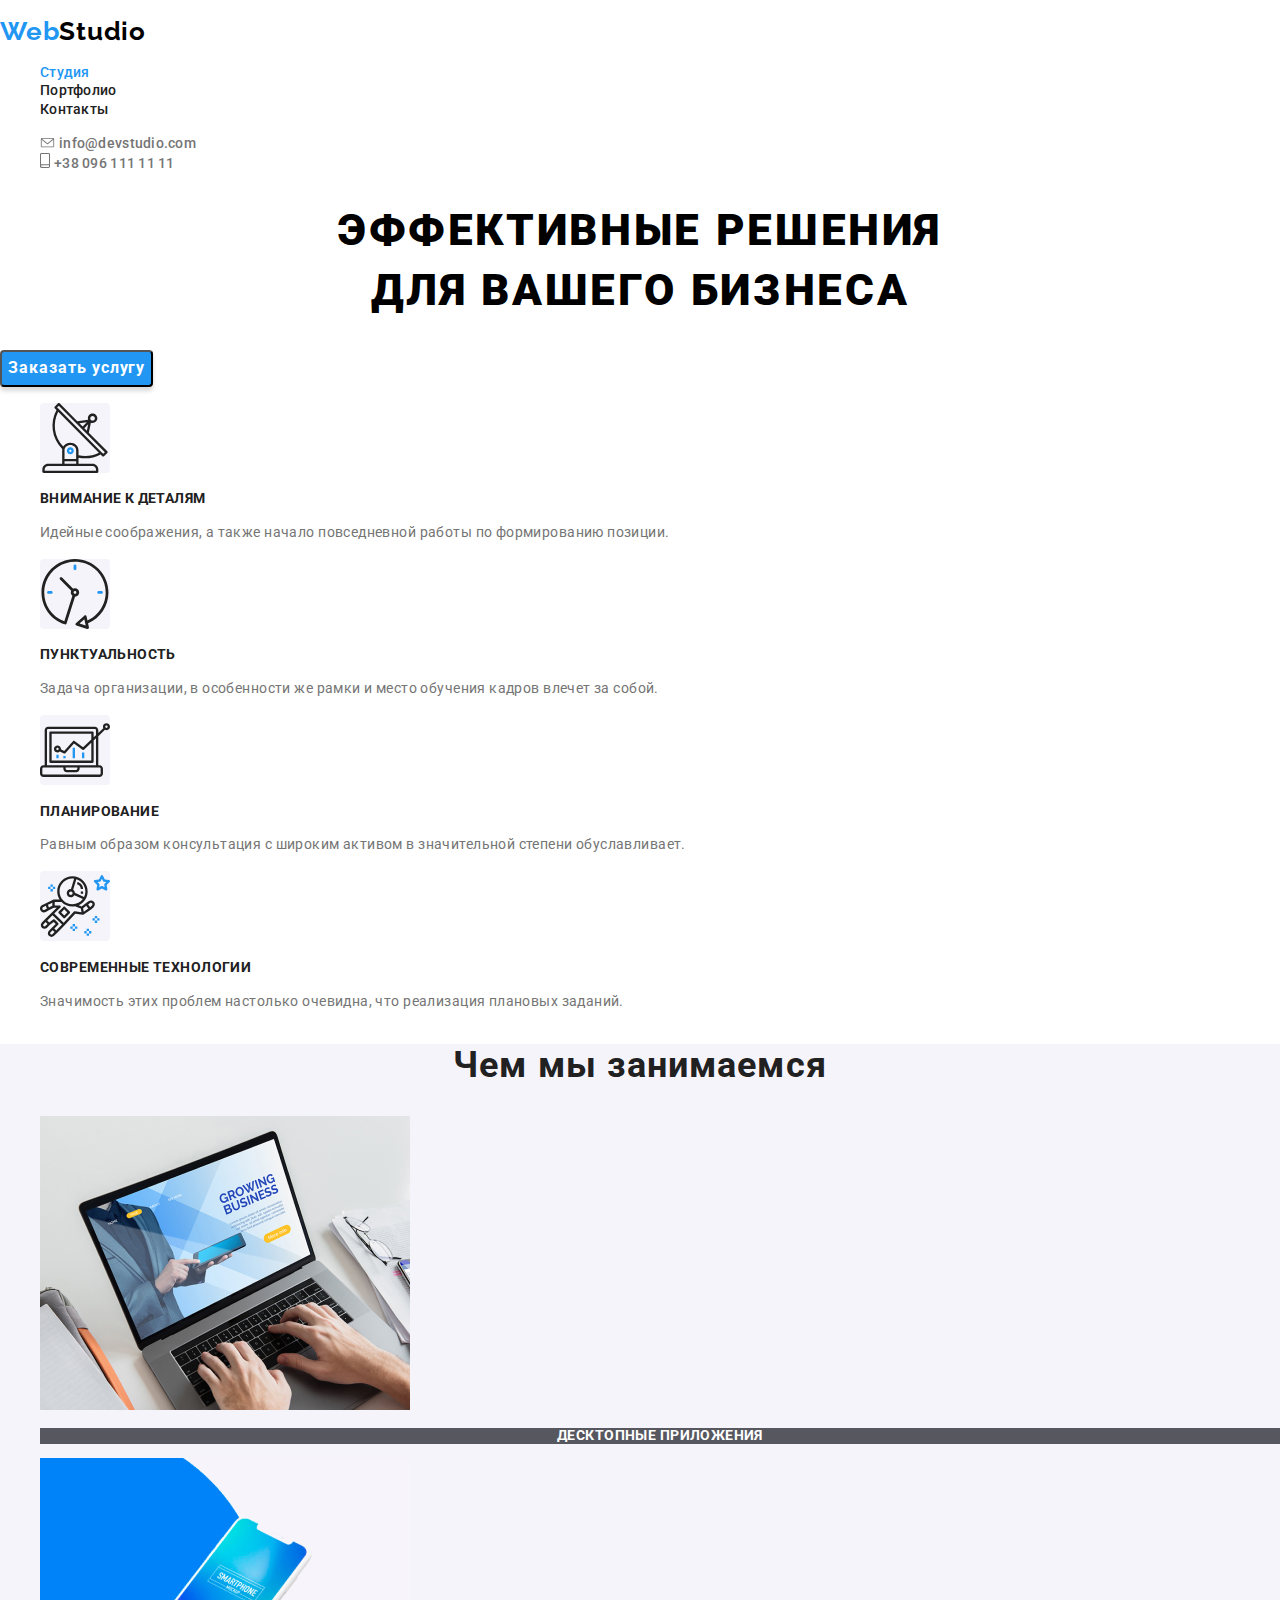
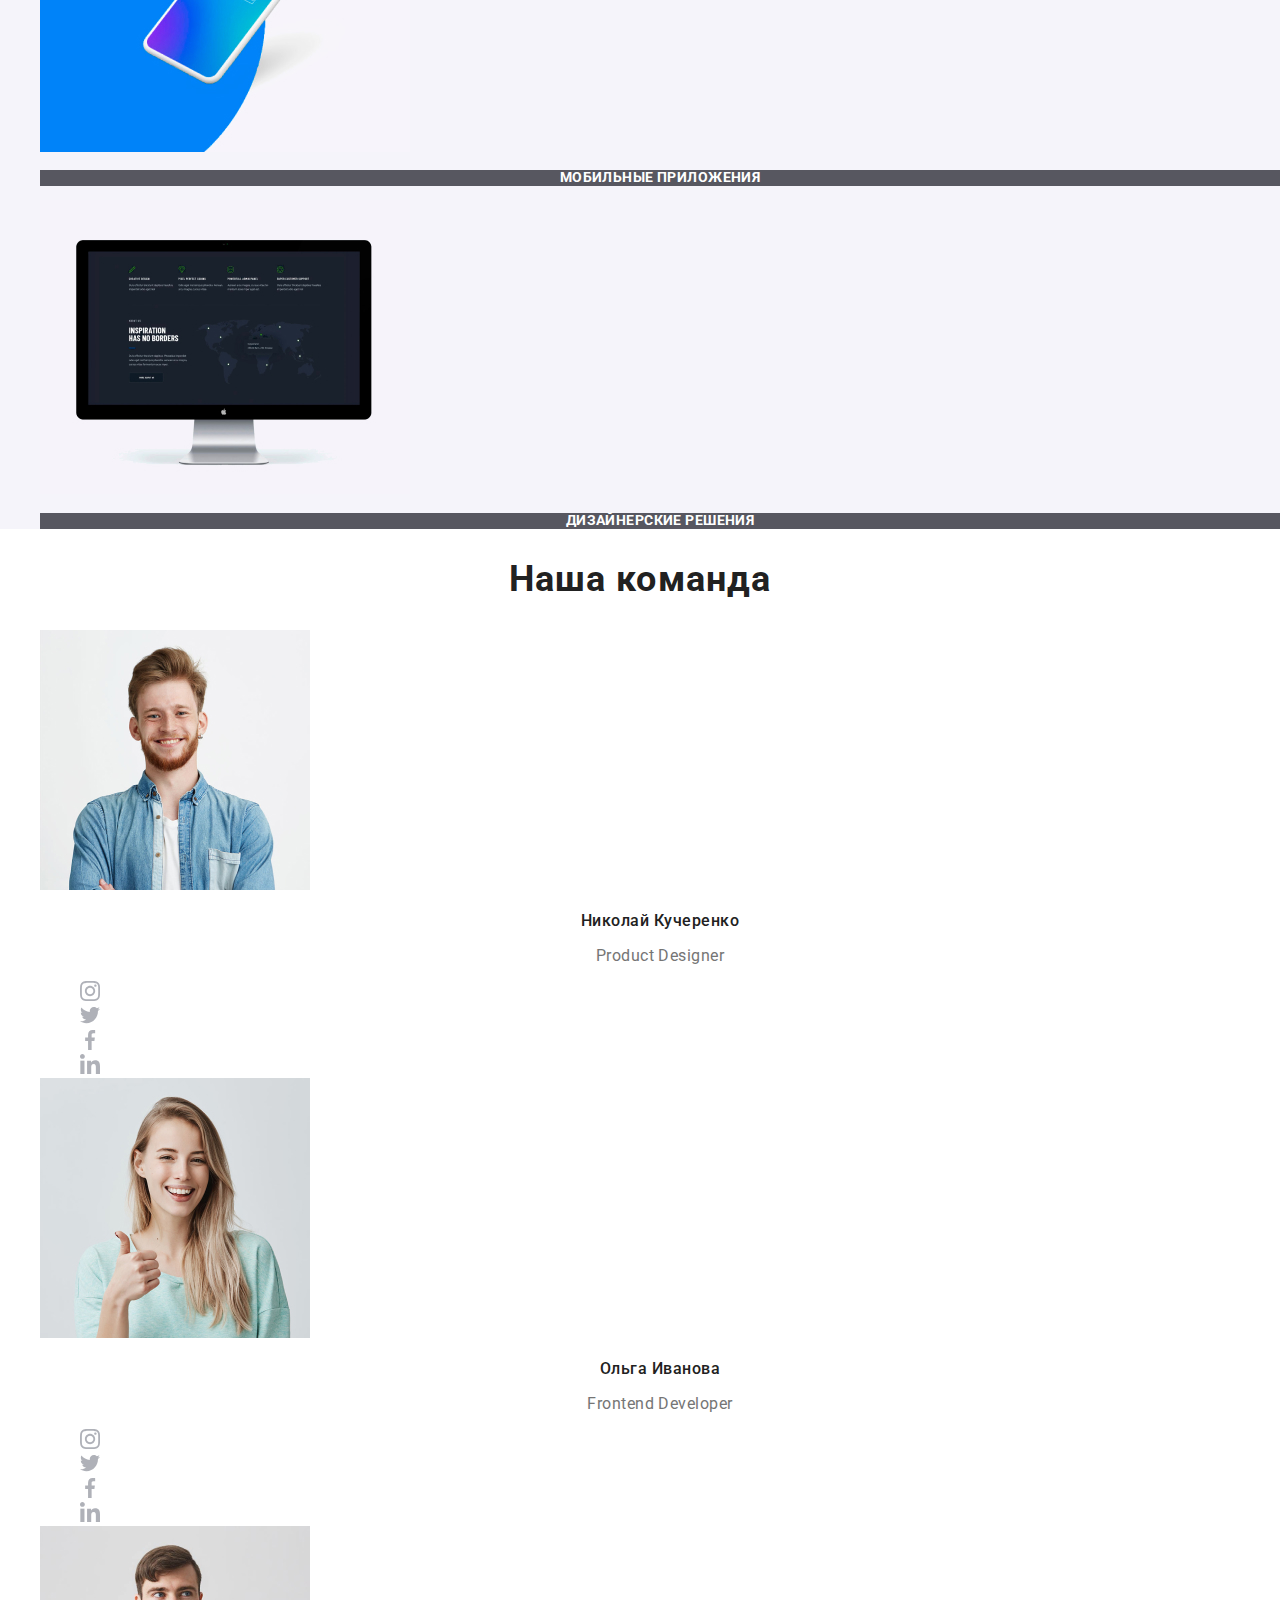
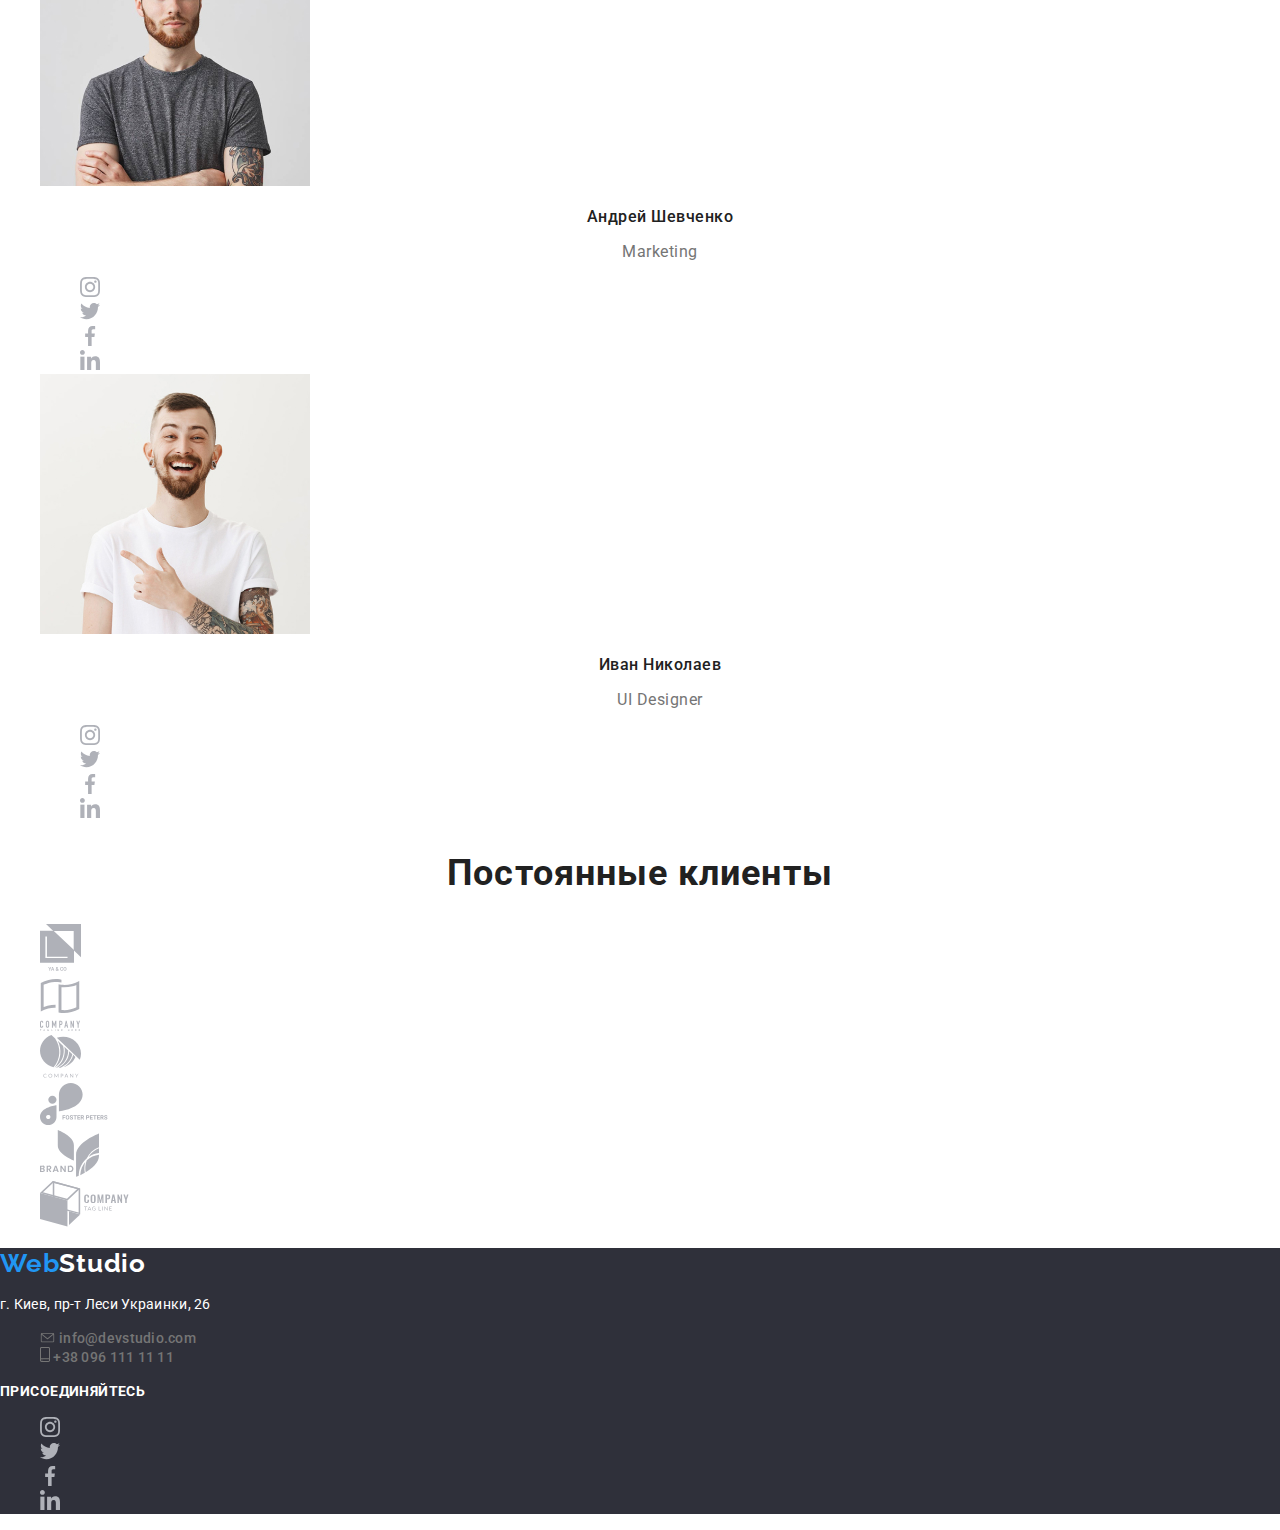
==== index.html @ 9957a387 "скопировал 2 работу" ====
<!DOCTYPE html>
<html lang="ru">
<head>
    <meta charset="UTF-8">
    <meta name="viewport" content="width=device-width, initial-scale=1.0">
    <link href="https://fonts.googleapis.com/css2?family=Raleway:wght@700&family=Roboto:wght@400;500;700;900&display=swap" rel="stylesheet">
    <link rel="stylesheet" href="./css/normalize.css">
    <link rel="stylesheet" href="./css/style.css">
    <title>Веб-студия</title>
</head>
<body class="body-container"> 

    <!--Шапка-->
    <header class="header-container">
        <nav>
            <a class="link" href="./index.html" aria-label="Логотип"> 
                <p lang="en"><span class="logo-header-web">Web</span><span class="logo-header-studio">Studio</span></p>
            </a>
            <ul>
                <li class="list">
                    <a class="link-nav link active-page" href="./index.html">Студия</a>
                </li>
                <li class="list">
                    <a class="link-nav link" href="./portfolio.html">Портфолио</a>
                </li>
                <li class="list">
                    <a class="link-nav link" href="">Контакты</a>
                </li>
            </ul>
        </nav>
        <ul>
            <li class="mail-container list">
                <img src="./images/mail.svg" alt="конверт" width="15" height="10">
                <a class="mail-tel-text link" href="mailto:info@devstudio.com">info@devstudio.com</a>
            </li >
            <li class="tel-container list">
                <img src="./images/tel.svg" alt="телефон" width="10" height="15">
                <a class="mail-tel-text link" href="tel:+380961111111">+38 096 111 11 11</a>
            </li>
        </ul>
    </header>

    <main>

        <!--Герой-->
        <section class="hero-container">
            <h1 class="hero-title">эффективные решения <br> для вашего бизнеса</h1>
            <button class="hero-button"><span class="text-button">Заказать услугу</span></button>
        </section>
        <!--О нас-->
        <section>
            <h2 hidden>О нас</h2>
            <ul class="link">
                <li class="link list">
                    <img class="o-nas-img" src="./images/antenna_1.svg" alt="антена">
                    <h3 class="o-nas-title">Внимание к деталям</h3>
                    <p class="o-nas-text">Идейные соображения, а также начало повседневной работы по формированию позиции.</p>
                </li>
                <li class="link list">
                    <img class="o-nas-img" src="./images/clock_1.svg" alt="часы">
                    <h3 class="o-nas-title">Пунктуальность</h3>
                    <p class="o-nas-text">Задача организации, в особенности же рамки и место обучения кадров влечет за собой.</p>
                </li>
                <li class="link list">
                    <img class="o-nas-img" src="./images/diagram_1.svg" alt="диграмма">
                    <h3 class="o-nas-title">Планирование</h3>
                    <p class="o-nas-text">Равным образом консультация с широким активом в значительной степени обуславливает.</p>
                </li>
                <li class="link list">
                    <img class="o-nas-img" src="./images/astronaut_1.svg" alt="астронавт">
                    <h3 class="o-nas-title">Современные технологии</h3>
                    <p class="o-nas-text">Значимость этих проблем настолько очевидна, что реализация плановых заданий.</p>
                </li>
            </ul>
        </section>

        <!--Чем мы занимаемся-->
        <section class="chem-mi-zanimaemsa">
            <h2 class="title">Чем мы занимаемся</h2>
            <ul class="link">
                <li class="link list"> 
                    <a href="" target="_blank"><img src="./images/desc.jpg" alt="десктопные прилодения" width="370" height="294"></a>
                    <p class="chem-mi-zanimaemsa-text">Десктопные приложения</p>
                </li>
                <li class="link list">
                   <a href="" target="_blank"><img src="./images/mobi.jpg" alt="мобильные приложения" width="370" height="294"></a>
                   <p class="chem-mi-zanimaemsa-text">Мобильные приложения</p> 
                </li>
                <li class="link list">
                    <a href="" target="_blank"><img src="./images/design.jpg" alt="дизайнерские решения" width="370" height="294"></a>
                    <p class="chem-mi-zanimaemsa-text">Дизайнерские решения</p>
                </li>
            </ul>
        </section>

        <!--Наша команда-->
        <section class="nasha-komanda"> 
            <h2 class="title">Наша команда</h2>
            <ul class="link">
                <li class="link list">
                    <img src="./images/nikolai.jpg" alt="Николай" width="270" height="260">
                    <h3 class="komanda-title">Николай Кучеренко</h3>
                    <p class="komanda-pozition" lang="en">Product Designer</p>
                    <ul class="social-link">
                        <li class="social-link-item list">
                            <a  href=""><img src="./images/instagram.svg" alt="инстаграм"></a>
                        </li>
                        <li class="social-link-item list">
                            <a href=""><img src="./images/twitter.svg" alt="твиттер"></a>
                        </li>
                        <li class="social-link-item list" > 
                            <a href=""><img src="./images/facebook.svg" alt="фейсбук"> </a>
                        </li>
                        <li class="social-link-item list">
                            <a href=""><img src="./images/linkedin.svg" alt="линкед"> </a>
                        </li>
                    </ul>
                </li>
                <li class="link list">
                    <img src="./images/olha.jpg" alt="Ольга" width="270" height="260">
                    <h3 class="komanda-title">Ольга Иванова</h3>
                    <p class="komanda-pozition" lang="en">Frontend Developer</p>
                    <ul class="social-link">
                        <li class="social-link-item list">
                            <a href=""><img src="./images/instagram.svg" alt="инстаграм"></a>
                        </li>
                        <li class="social-link-item list">
                            <a href=""><img src="./images/twitter.svg" alt="твиттер"></a>
                        </li>
                        <li class="social-link-item list" >
                            <a href=""><img src="./images/facebook.svg" alt="фейсбук"> </a>
                        </li>
                        <li class="social-link-item list">
                            <a href=""><img src="./images/linkedin.svg" alt="линкед"> </a>
                        </li>
                    </ul>
                </li>
                <li class="link list">
                    <img src="./images/andrey.jpg" alt="Андрей" width="270" height="260">
                    <h3 class="komanda-title">Андрей Шевченко</h3>
                    <p class="komanda-pozition" lang="en">Marketing</p>
                    <ul class="social-link">
                        <li class="social-link-item list">
                            <a href=""><img src="./images/instagram.svg" alt="инстаграм"></a>
                        </li>
                        <li class="social-link-item list">
                            <a href=""><img src="./images/twitter.svg" alt="твиттер"></a>
                        </li>
                        <li class="social-link-item list" >
                            <a href=""><img src="./images/facebook.svg" alt="фейсбук"> </a>
                        </li>
                        <li class="social-link-item list">
                            <a href=""><img src="./images/linkedin.svg" alt="линкед"> </a>
                        </li>
                    </ul>
                </li>
                <li class="link list">
                    <img src="./images/ivan.jpg" alt="Иван" width="270" height="260">
                    <h3 class="komanda-title">Иван Николаев</h3>
                    <p class="komanda-pozition" lang="en">UI Designer</p>
                    <ul class="social-link">
                        <li class="social-link-item list">
                            <a href=""><img src="./images/instagram.svg" alt="инстаграм"></a>
                        </li>
                        <li class="social-link-item list">
                            <a href=""><img src="./images/twitter.svg" alt="твиттер"></a>
                        </li>
                        <li class="social-link-item list" >
                            <a href=""><img src="./images/facebook.svg" alt="фейсбук"> </a>
                        </li>
                        <li class="social-link-item list">
                            <a href=""><img src="./images/linkedin.svg" alt="линкед"> </a>
                        </li>
                    </ul>
                </li>
            </ul>
        </section>

        <!--Постоянные клиенты-->
        <section>
            <h2 class="title">Постоянные клиенты</h2>
            <ul class="klient-list">
                <li class="link list">
                    <a href=""> <img src="./images/klientlogo-1.svg" alt="Клиент 1"></a>
                </li>
                <li class="link list">
                    <a href=""> <img src="./images/klientlogo-2.svg" alt="Клиент 2"></a>
                </li>
                <li class="link list">
                    <a href=""> <img src="./images/klientlogo-3.svg" alt="Клиент 3"></a>
                </li>
                <li class="link list">
                    <a href=""> <img src="./images/klientlogo-4.svg" alt="Клиент 4"></a>
                </li>
                <li class="link list">
                    <a href=""> <img src="./images/klientlogo-5.svg" alt="Клиент 5"></a>
                </li>
                <li class="link list">
                    <a href=""> <img src="./images/klientlogo-6.svg" alt="Клиент 6"></a>
                </li>
            </ul>
        </section>
    </main>

    <!--Подвал-->
    <footer class="podval">
        <div class="link">
            <a class="link" href="index.html" aria-label="Логотип"> <p lang="en"><span class="web-podval">Web</span><span class="studio-podval">Studio</span></p></a>
        <address> <a class="link" href="https://goo.gl/maps/5drUgd8ndHesN1Ve9" target="_blank"> <span class="adress-podval">г. Киев, пр-т Леси Украинки, 26</span></a></address>
        <ul>
            <li class="mail-container-podval list">
                <img src="./images/mail.svg" alt="конверт" width="15" height="10">
                <a class="mail-tel-text link" href="mailto:info@devstudio.com">info@devstudio.com</a>
            </li >
            <li class="tel-container-podval list">
                <img src="./images/tel.svg" alt="телефон" width="10" height="15">
                <a class="mail-tel-text link" href="tel:+380961111111">+38 096 111 11 11</a>
            </li>
        </ul>
        </div>
        
        <div>
            <b class="podval-join">присоединяйтесь</b>
        <ul class="link">
            <li class="link list">
                <a href=""><img src="./images/instagram.svg" alt="инстаграм"></a>
            </li>
            <li class="link list">
                <a href=""><img src="./images/twitter.svg" alt="твиттер"></a>
            </li>
            <li class="link list"> 
                <a href=""><img src="./images/facebook.svg" alt="фейсбук"> </a>
            </li>
            <li class="link list">
                <a href=""><img src="./images/linkedin.svg" alt="линкед"> </a>
            </li>
        </ul>
        </div>
        
    </footer>
</body>
</html>
---- css/style.css ----
body {
    font-family: 'Roboto', sans-serif;
    font-style: normal;
    background: #ffffff;
}

:root {
    --primary-text-color: #757575;
    --primary-title-color: #212121;
    --primary-white-color: #ffffff;
    --accent-color: #2196f3;
    --main-black-color: #000000;
    --footer-background-color: #2f303f;
    --secondary-white-color: #f5f4fa;
    --footer-links-color: rgba(255, 255, 255 , 0.6);
     }

.list {
    list-style: none;
 }
 
.link {
     text-decoration: none;
 }
     


/*header*/

.logo-header-web,
.logo-header-studio,
.web-podval,
.studio-podval {
    font-family: 'Raleway', sans-serif;
    font-weight: 700;
    font-size: 26px;
    line-height: 1.19;
    letter-spacing: 0.03em;
    color: var(--accent-color);
}

.logo-header-studio {
    color: var(--main-black-color);
}

.link-nav,
.mail-tel-text,
.tel-container-podval,
.adress-podval {
    font-weight: 500;
    font-size: 14px;
    line-height: 1.14;
    letter-spacing: 0.02em;
    color: var(--primary-title-color);

}

.link-nav:hover, 
.link-nav:focus,
.mail-tel-text:hover,
.mail-tel-text:focus,
.adress-podval:hover,
.adress-podval:focus {
    color: var(--accent-color);
}

.mail-tel-text {
    color: var(--primary-text-color);
}

/*hero*/

.hero-title {
    font-weight: 900;
    font-size: 44px;
    line-height: 1.36;
    text-align: center;
    letter-spacing: 0.06em;
    text-transform: uppercase;
    /*color: var(--primary-white-color);*/
}

.hero-button {
    background: #2196F3;
    box-shadow: 0px 4px 4px rgba(0, 0, 0, 0.15);
    border-radius: 4px; 
    }

.text-button {
    font-weight: 700;
    font-size: 16px;
    line-height: 1.88;
    display: flex;
    align-items: center;
    text-align: center;
    letter-spacing: 0.06em;
    color: var(--primary-white-color);
}

/*O nas*/

.o-nas-title {
font-weight: 700;
font-size: 14px;
line-height: 1.14;
letter-spacing: 0.03em;
text-transform: uppercase;
color: var(--primary-title-color);
}

.o-nas-text {
font-weight: 400;
font-size: 14px;
line-height: 1.71;
letter-spacing: 0.03em;
color: var(--primary-text-color)
}

.o-nas-img {
    background: #F5F4FA;
    border-radius: 4px;
}   

/*chem-mi-zanimaensa*/

.chem-mi-zanimaemsa {
    background-color: #F5F4FA;;
}

.title {
font-weight: 700;
font-size: 36px;
line-height: 1.17;
text-align: center;
letter-spacing: 0.03em;
color: var(--primary-title-color);
}

.chem-mi-zanimaemsa-text {
font-weight: 700;
font-size: 14px;
line-height: 1.14;
text-align: center;
letter-spacing: 0.03em;
text-transform: uppercase;
color: var(--primary-white-color);
background: rgba(47, 48, 58, 0.8);
}

/*nasha-komanda*/

.komanda-title,
.komanda-pozition {
    font-weight: 500;
    font-size: 16px;
    line-height: 1.19;
    text-align: center;
    letter-spacing: 0.03em;
    color: var(--primary-title-color);
}

.komanda-pozition {
    font-weight: 400;
    color: var(--primary-text-color);
}


/*podval*/

.podval {
    background: #2F303A;
}

.podval-join {
    font-weight: 700;
    font-size: 14px;
    line-height: 1.14;
    letter-spacing: 0.03em;
    text-transform: uppercase;
    color: var(--primary-white-color);
}

.tel-container-podval {
    font-weight: 400;
    color: rgba(255, 255, 255, 0.6);
}

.studio-podval {
    color: var(--primary-white-color);
}

.adress-podval {
    font-family: 'Roboto', sans-serif;
    font-weight: 400;
    color: var(--primary-white-color);
    font-style: normal;
}



/*portfolio*/

.portfolio-btn {
    font-weight: 500;
    font-size: 16px;
    line-height: 1.63;
    text-align: center;
    letter-spacing: 0.03em;
    color: var(--primary-title-color)
}

.portfolio-btn:hover,
.portfolio-btn:focus {
    background-color: var(--accent-color);
    color: var(--primary-white-color);
}

.portfolio-title {
    font-weight: 700;
    font-size: 18px;
    line-height: 2.00;
    letter-spacing: 0.06em;
    color: var(--primary-title-color)
}

.portfolio-text {
    font-weight: 400;
    font-size: 16px;
    line-height: 1.88;
    letter-spacing: 0.03em;
    color: var(--primary-text-color)
}

.active-page {
    color: var(--accent-color);
}

.portfolio-btn-text {
    font-family: 'Roboto', sans-serif;
    font-style: normal;
    font-weight: 500;
    font-size: 16px;
    line-height: 1.63;
    text-align: center;
    letter-spacing: 0.03em;
}
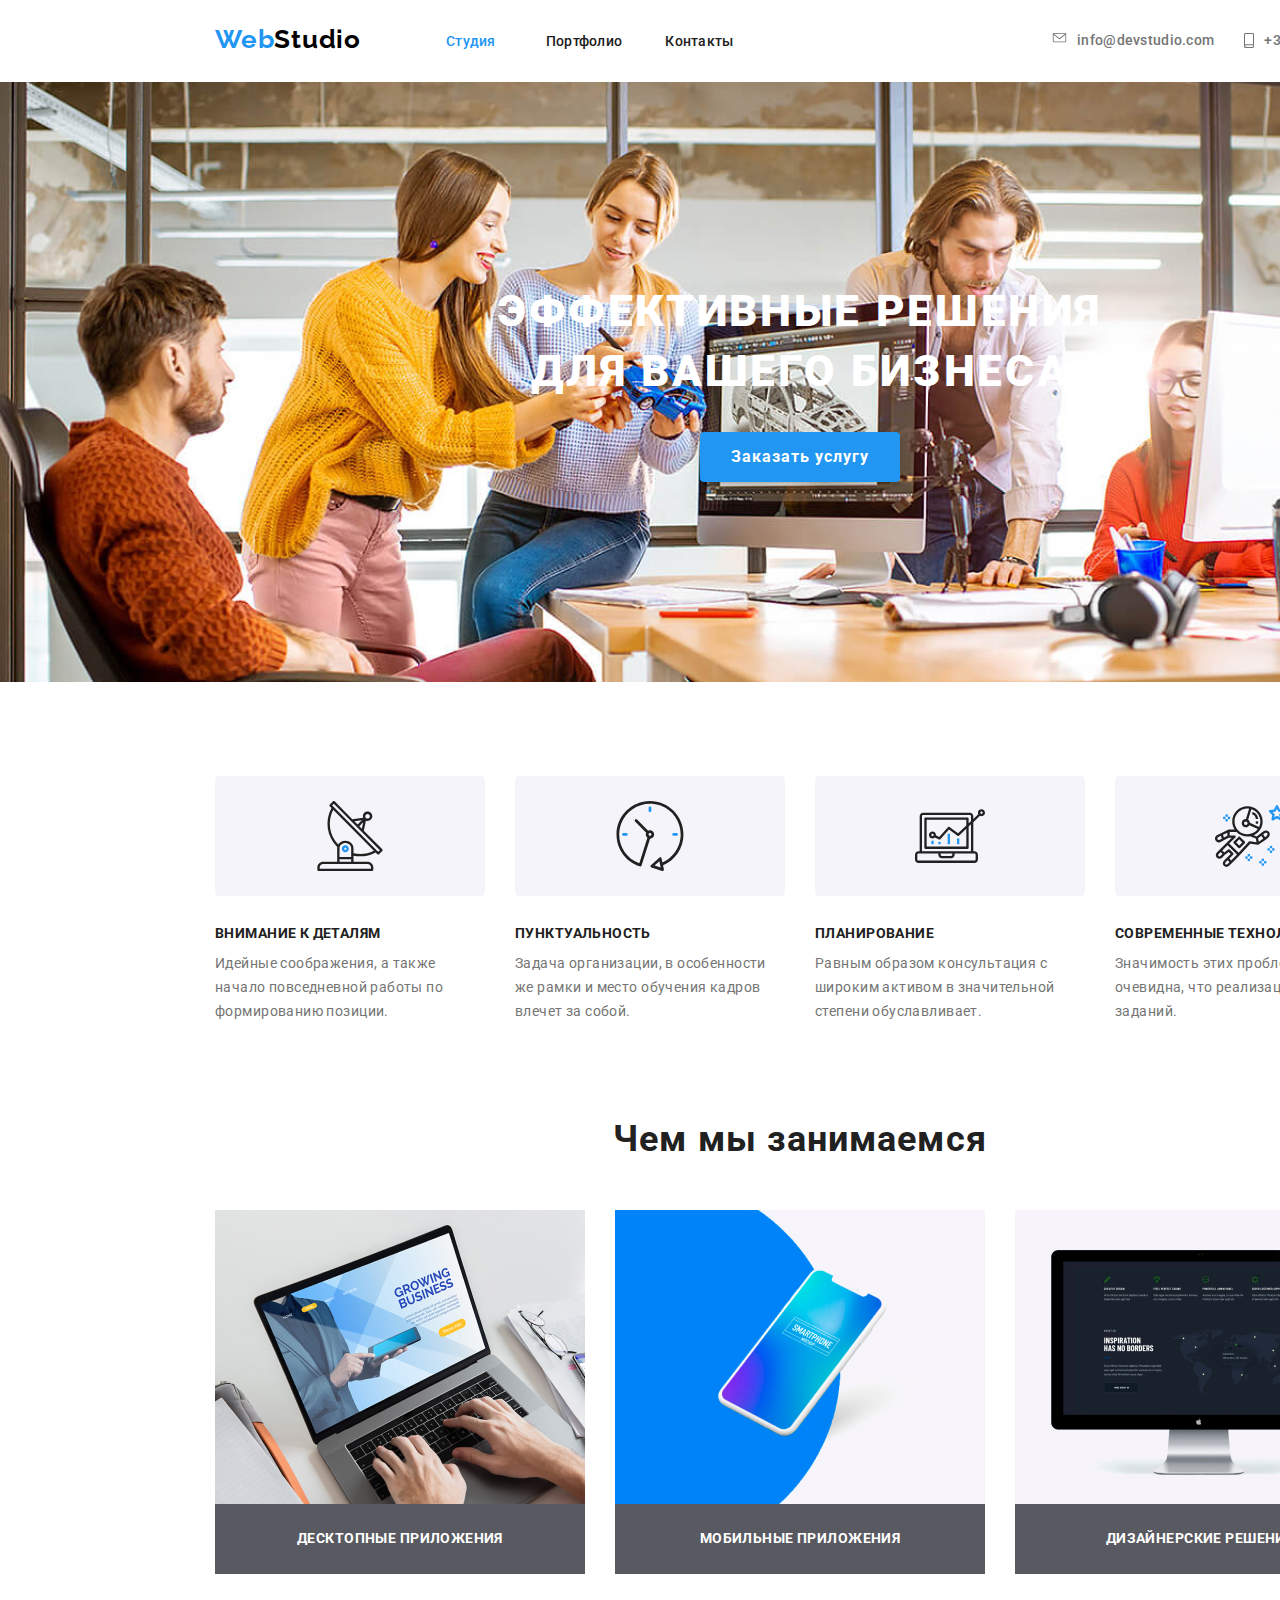
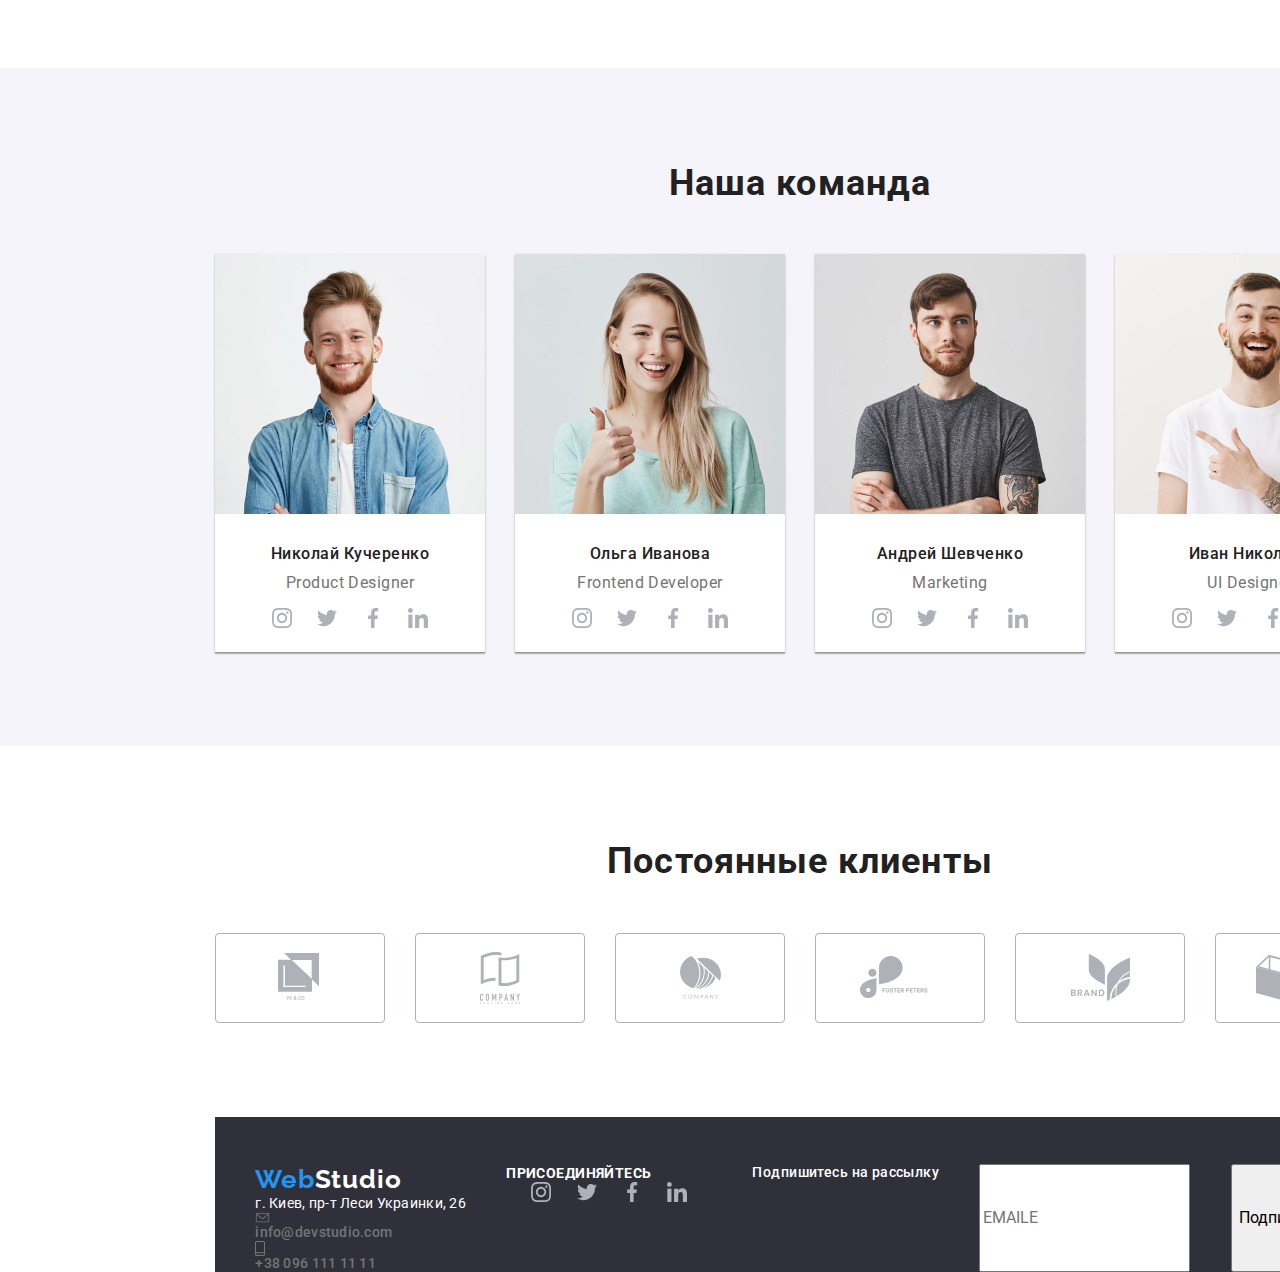
==== commit 28ef92e8: "частичное оформление" ====
--- a/index.html
+++ b/index.html
@@ -11,232 +11,261 @@
 <body class="body-container"> 
 
     <!--Шапка-->
-    <header class="header-container">
-        <nav>
-            <a class="link" href="./index.html" aria-label="Логотип"> 
-                <p lang="en"><span class="logo-header-web">Web</span><span class="logo-header-studio">Studio</span></p>
-            </a>
+   
+     <header class="header-container">
+        <div class="div-container">
+            <nav class="nav-container">
+                <a class="link" href="./index.html" aria-label="Логотип"> 
+                    <p class="logo-container" lang="en"><span class="logo-header-web">Web</span><span class="logo-header-studio">Studio</span></p>
+                </a>
+                <ul class="nav-list-container">
+                    <li class="list">
+                        <a class="link-nav link studio active-page" href="./index.html">Студия</a>
+                    </li>
+                    <li class="list">
+                        <a class="link-nav portfolio link" href="./portfolio.html">Портфолио</a>
+                    </li>
+                    <li class="list">
+                        <a class="link-nav link" href="#">Контакты</a>
+                    </li>
+                </ul>
+            </nav>
+            <ul class="contacts-container">
+                <li class="mail-container list">
+                    <img class="pages-adress" src="./images/mail.svg" alt="конверт" width="15" height="10">
+                    <a class="mail-tel-text link" href="mailto:info@devstudio.com">info@devstudio.com</a>
+                </li >
+                <li class="tel-container list">
+                    <img class="pages-adress" src="./images/tel.svg" alt="телефон" width="10" height="15">
+                    <a class="mail-tel-text link" href="tel:+380961111111">+38 096 111 11 11</a>
+                </li>
+            </ul>
+        </div>
+    </header>
+   
+    <main>
+
+        <!--Герой-->
+            <div class="photo-fon">
+                <section class="hero-container">
+                        <h1 class="hero-title">эффективные решения <br> для вашего бизнеса</h1>
+                        <button class="hero-button"><span class="text-button">Заказать услугу</span></button>
+                </section>
+            </div>
+        <!--О нас-->
+        <div class="div-container">
+            <section class="otstup-o-nas">
+                <h2 hidden>О нас</h2>
+                <ul class="link container">
+                    <li class="link list">
+                        <img class="o-nas-img" src="./images/antenna_1.svg" alt="антена">
+                        <h3 class="o-nas-title">Внимание к деталям</h3>
+                        <p class="o-nas-text">Идейные соображения, а также начало повседневной работы по формированию позиции.</p>
+                    </li>
+                    <li class="link list">
+                        <img class="o-nas-img" src="./images/clock_1.svg" alt="часы">
+                        <h3 class="o-nas-title">Пунктуальность</h3>
+                        <p class="o-nas-text">Задача организации, в особенности же рамки и место обучения кадров влечет за собой.</p>
+                    </li>
+                    <li class="link list">
+                        <img class="o-nas-img" src="./images/diagram_1.svg" alt="диграмма">
+                        <h3 class="o-nas-title">Планирование</h3>
+                        <p class="o-nas-text">Равным образом консультация с широким активом в значительной степени обуславливает.</p>
+                    </li>
+                    <li class="link list">
+                        <img class="o-nas-img" src="./images/astronaut_1.svg" alt="астронавт">
+                        <h3 class="o-nas-title">Современные технологии</h3>
+                        <p class="o-nas-text">Значимость этих проблем настолько очевидна, что реализация плановых заданий.</p>
+                    </li>
+                </ul>
+            </section>
+        </div>
+
+        <!--Чем мы занимаемся-->
+        <div class="div-container">
+            <section class="chem-mi-zanimaemsa otstup">
+                <h2 class="title">Чем мы занимаемся</h2>
+                <ul class="link container">
+                    <li class="link list"> 
+                        <a href="" target="_blank"></a><img src="./images/desc.jpg" alt="десктопные прилодения" width="370" height="294"></a>
+                        <p class="chem-mi-zanimaemsa-text">Десктопные приложения</p>
+                    </li>
+                    <li class="link list">
+                    <a href="" target="_blank"><img src="./images/mobi.jpg" alt="мобильные приложения" width="370" height="294"></a>
+                    <p class="chem-mi-zanimaemsa-text">Мобильные приложения</p> 
+                    </li>
+                    <li class="link list">
+                        <a href="" target="_blank"><img src="./images/design.jpg" alt="дизайнерские решения" width="370" height="294"></a>
+                        <p class="chem-mi-zanimaemsa-text">Дизайнерские решения</p>
+                    </li>
+                </ul>
+            </section>
+        </div>
+
+        <!--Наша команда-->
+        
+        <section class="nasha-komanda otstup"> 
+            <div class="div-container">
+                <h2 class="title">Наша команда</h2>
+                <ul class="link container">
+                    <li class="link list team">
+                        <img src="./images/nikolai.jpg" alt="Николай" width="270" height="260">
+                        <div class="comanda-block"><h3 class="komanda-title">Николай Кучеренко</h3>
+                            <p class="komanda-pozition" lang="en">Product Designer</p>
+                            <ul class="social-link container">
+                                <li class="social-link-item list">
+                                    <a  href=""><img src="./images/instagram.svg" alt="инстаграм"></a>
+                                </li>
+                                <li class="social-link-item list">
+                                    <a href=""><img src="./images/twitter.svg" alt="твиттер"></a>
+                                </li>
+                                <li class="social-link-item list" > 
+                                    <a href=""><img src="./images/facebook.svg" alt="фейсбук"> </a>
+                                </li>
+                                <li class="social-link-item list">
+                                    <a href=""><img src="./images/linkedin.svg" alt="линкед"> </a>
+                                </li>
+                            </ul>
+                        </div>
+                    </li>
+                    <li class="link list team">
+                        <img src="./images/olha.jpg" alt="Ольга" width="270" height="260">
+                        <div class="comanda-block"><h3 class="komanda-title">Ольга Иванова</h3>
+                            <p class="komanda-pozition" lang="en">Frontend Developer</p>
+                            <ul class="social-link container">
+                                <li class="social-link-item list">
+                                    <a href=""><img src="./images/instagram.svg" alt="инстаграм"></a>
+                                </li>
+                                <li class="social-link-item list">
+                                    <a href=""><img src="./images/twitter.svg" alt="твиттер"></a>
+                                </li>
+                                <li class="social-link-item list" >
+                                    <a href=""><img src="./images/facebook.svg" alt="фейсбук"> </a>
+                                </li>
+                                <li class="social-link-item list">
+                                    <a href=""><img src="./images/linkedin.svg" alt="линкед"> </a>
+                                </li>
+                            </ul>
+                        </div>
+                    </li>
+                    <li class="link list team">
+                        <img src="./images/andrey.jpg" alt="Андрей" width="270" height="260">
+                        <div class="comanda-block"><h3 class="komanda-title">Андрей Шевченко</h3>
+                            <p class="komanda-pozition" lang="en">Marketing</p>
+                            <ul class="social-link container">
+                                <li class="social-link-item list">
+                                    <a href=""><img src="./images/instagram.svg" alt="инстаграм"></a>
+                                </li>
+                                <li class="social-link-item list">
+                                    <a href=""><img src="./images/twitter.svg" alt="твиттер"></a>
+                                </li>
+                                <li class="social-link-item list" >
+                                    <a href=""><img src="./images/facebook.svg" alt="фейсбук"> </a>
+                                </li>
+                                <li class="social-link-item list">
+                                    <a href=""><img src="./images/linkedin.svg" alt="линкед"> </a>
+                                </li>
+                            </ul>
+                        </div>
+                    </li>
+                    <li class="link list team">
+                        <img src="./images/ivan.jpg" alt="Иван" width="270" height="260">
+                        <div class="comanda-block"><h3 class="komanda-title">Иван Николаев</h3>
+                            <p class="komanda-pozition" lang="en">UI Designer</p>
+                            <ul class="social-link container">
+                                <li class="social-link-item list">
+                                    <a href=""><img src="./images/instagram.svg" alt="инстаграм"></a>
+                                </li>
+                                <li class="social-link-item list">
+                                    <a href=""><img src="./images/twitter.svg" alt="твиттер"></a>
+                                </li>
+                                <li class="social-link-item list" >
+                                    <a href=""><img src="./images/facebook.svg" alt="фейсбук"> </a>
+                                </li>
+                                <li class="social-link-item list">
+                                    <a href=""><img src="./images/linkedin.svg" alt="линкед"> </a>
+                                </li>
+                            </ul>
+                        </div>
+                    </li>
+                </ul>
+            </div>
+        </section>
+        
+
+        <!--Постоянные клиенты-->
+        <div class="div-container">
+            <section class="otstup">
+                <h2 class="title">Постоянные клиенты</h2>
+                <ul class="klient-list container">
+                    <li class="link list icon-client">
+                        <a href=""> <img src="./images/klientlogo-1.svg" alt="Клиент 1"></a>
+                    </li>
+                    <li class="link list icon-client">
+                        <a href=""> <img src="./images/klientlogo-2.svg" alt="Клиент 2"></a>
+                    </li>
+                    <li class="link list icon-client">
+                        <a href=""> <img src="./images/klientlogo-3.svg" alt="Клиент 3"></a>
+                    </li>
+                    <li class="link list icon-client">
+                        <a href=""> <img src="./images/klientlogo-4.svg" alt="Клиент 4"></a>
+                    </li>
+                    <li class="link list icon-client">
+                        <a href=""> <img src="./images/klientlogo-5.svg" alt="Клиент 5"></a>
+                    </li>
+                    <li class="link list icon-client">
+                        <a href=""> <img src="./images/klientlogo-6.svg" alt="Клиент 6"></a>
+                    </li>
+                </ul>
+            </section>
+        </div>
+    </main>
+
+    <!--Подвал-->
+    <div class="div-container">
+        <footer class="podval container">
+            <div class="link">
+                <a class="link" href="index.html" aria-label="Логотип"> <p lang="en"><span class="web-podval">Web</span><span class="studio-podval">Studio</span></p></a>
+            <address> <a class="link" href="https://goo.gl/maps/5drUgd8ndHesN1Ve9" target="_blank"> <span class="adress-podval">г. Киев, пр-т Леси Украинки, 26</span></a></address>
             <ul>
-                <li class="list">
-                    <a class="link-nav link active-page" href="./index.html">Студия</a>
-                </li>
-                <li class="list">
-                    <a class="link-nav link" href="./portfolio.html">Портфолио</a>
-                </li>
-                <li class="list">
-                    <a class="link-nav link" href="">Контакты</a>
+                <li class="mail-container-podval list">
+                    <img src="./images/mail.svg" alt="конверт" width="15" height="10">
+                    <a class="mail-tel-text link" href="mailto:info@devstudio.com">info@devstudio.com</a>
+                </li >
+                <li class="tel-container-podval list">
+                    <img src="./images/tel.svg" alt="телефон" width="10" height="15">
+                    <a class="mail-tel-text link" href="tel:+380961111111">+38 096 111 11 11</a>
                 </li>
             </ul>
-        </nav>
-        <ul>
-            <li class="mail-container list">
-                <img src="./images/mail.svg" alt="конверт" width="15" height="10">
-                <a class="mail-tel-text link" href="mailto:info@devstudio.com">info@devstudio.com</a>
-            </li >
-            <li class="tel-container list">
-                <img src="./images/tel.svg" alt="телефон" width="10" height="15">
-                <a class="mail-tel-text link" href="tel:+380961111111">+38 096 111 11 11</a>
-            </li>
-        </ul>
-    </header>
-
-    <main>
-
-        <!--Герой-->
-        <section class="hero-container">
-            <h1 class="hero-title">эффективные решения <br> для вашего бизнеса</h1>
-            <button class="hero-button"><span class="text-button">Заказать услугу</span></button>
-        </section>
-        <!--О нас-->
-        <section>
-            <h2 hidden>О нас</h2>
-            <ul class="link">
+            </div>
+            
+            <div class="join">
+                <b class="podval-join">присоединяйтесь</b>
+            <ul class="link container">
                 <li class="link list">
-                    <img class="o-nas-img" src="./images/antenna_1.svg" alt="антена">
-                    <h3 class="o-nas-title">Внимание к деталям</h3>
-                    <p class="o-nas-text">Идейные соображения, а также начало повседневной работы по формированию позиции.</p>
+                    <a href=""><img src="./images/instagram.svg" alt="инстаграм"></a>
                 </li>
                 <li class="link list">
-                    <img class="o-nas-img" src="./images/clock_1.svg" alt="часы">
-                    <h3 class="o-nas-title">Пунктуальность</h3>
-                    <p class="o-nas-text">Задача организации, в особенности же рамки и место обучения кадров влечет за собой.</p>
+                    <a href=""><img src="./images/twitter.svg" alt="твиттер"></a>
+                </li>
+                <li class="link list"> 
+                    <a href=""><img src="./images/facebook.svg" alt="фейсбук"> </a>
                 </li>
                 <li class="link list">
-                    <img class="o-nas-img" src="./images/diagram_1.svg" alt="диграмма">
-                    <h3 class="o-nas-title">Планирование</h3>
-                    <p class="o-nas-text">Равным образом консультация с широким активом в значительной степени обуславливает.</p>
-                </li>
-                <li class="link list">
-                    <img class="o-nas-img" src="./images/astronaut_1.svg" alt="астронавт">
-                    <h3 class="o-nas-title">Современные технологии</h3>
-                    <p class="o-nas-text">Значимость этих проблем настолько очевидна, что реализация плановых заданий.</p>
+                    <a href=""><img src="./images/linkedin.svg" alt="линкед"> </a>
                 </li>
             </ul>
-        </section>
-
-        <!--Чем мы занимаемся-->
-        <section class="chem-mi-zanimaemsa">
-            <h2 class="title">Чем мы занимаемся</h2>
-            <ul class="link">
-                <li class="link list"> 
-                    <a href="" target="_blank"><img src="./images/desc.jpg" alt="десктопные прилодения" width="370" height="294"></a>
-                    <p class="chem-mi-zanimaemsa-text">Десктопные приложения</p>
-                </li>
-                <li class="link list">
-                   <a href="" target="_blank"><img src="./images/mobi.jpg" alt="мобильные приложения" width="370" height="294"></a>
-                   <p class="chem-mi-zanimaemsa-text">Мобильные приложения</p> 
-                </li>
-                <li class="link list">
-                    <a href="" target="_blank"><img src="./images/design.jpg" alt="дизайнерские решения" width="370" height="294"></a>
-                    <p class="chem-mi-zanimaemsa-text">Дизайнерские решения</p>
-                </li>
-            </ul>
-        </section>
-
-        <!--Наша команда-->
-        <section class="nasha-komanda"> 
-            <h2 class="title">Наша команда</h2>
-            <ul class="link">
-                <li class="link list">
-                    <img src="./images/nikolai.jpg" alt="Николай" width="270" height="260">
-                    <h3 class="komanda-title">Николай Кучеренко</h3>
-                    <p class="komanda-pozition" lang="en">Product Designer</p>
-                    <ul class="social-link">
-                        <li class="social-link-item list">
-                            <a  href=""><img src="./images/instagram.svg" alt="инстаграм"></a>
-                        </li>
-                        <li class="social-link-item list">
-                            <a href=""><img src="./images/twitter.svg" alt="твиттер"></a>
-                        </li>
-                        <li class="social-link-item list" > 
-                            <a href=""><img src="./images/facebook.svg" alt="фейсбук"> </a>
-                        </li>
-                        <li class="social-link-item list">
-                            <a href=""><img src="./images/linkedin.svg" alt="линкед"> </a>
-                        </li>
-                    </ul>
-                </li>
-                <li class="link list">
-                    <img src="./images/olha.jpg" alt="Ольга" width="270" height="260">
-                    <h3 class="komanda-title">Ольга Иванова</h3>
-                    <p class="komanda-pozition" lang="en">Frontend Developer</p>
-                    <ul class="social-link">
-                        <li class="social-link-item list">
-                            <a href=""><img src="./images/instagram.svg" alt="инстаграм"></a>
-                        </li>
-                        <li class="social-link-item list">
-                            <a href=""><img src="./images/twitter.svg" alt="твиттер"></a>
-                        </li>
-                        <li class="social-link-item list" >
-                            <a href=""><img src="./images/facebook.svg" alt="фейсбук"> </a>
-                        </li>
-                        <li class="social-link-item list">
-                            <a href=""><img src="./images/linkedin.svg" alt="линкед"> </a>
-                        </li>
-                    </ul>
-                </li>
-                <li class="link list">
-                    <img src="./images/andrey.jpg" alt="Андрей" width="270" height="260">
-                    <h3 class="komanda-title">Андрей Шевченко</h3>
-                    <p class="komanda-pozition" lang="en">Marketing</p>
-                    <ul class="social-link">
-                        <li class="social-link-item list">
-                            <a href=""><img src="./images/instagram.svg" alt="инстаграм"></a>
-                        </li>
-                        <li class="social-link-item list">
-                            <a href=""><img src="./images/twitter.svg" alt="твиттер"></a>
-                        </li>
-                        <li class="social-link-item list" >
-                            <a href=""><img src="./images/facebook.svg" alt="фейсбук"> </a>
-                        </li>
-                        <li class="social-link-item list">
-                            <a href=""><img src="./images/linkedin.svg" alt="линкед"> </a>
-                        </li>
-                    </ul>
-                </li>
-                <li class="link list">
-                    <img src="./images/ivan.jpg" alt="Иван" width="270" height="260">
-                    <h3 class="komanda-title">Иван Николаев</h3>
-                    <p class="komanda-pozition" lang="en">UI Designer</p>
-                    <ul class="social-link">
-                        <li class="social-link-item list">
-                            <a href=""><img src="./images/instagram.svg" alt="инстаграм"></a>
-                        </li>
-                        <li class="social-link-item list">
-                            <a href=""><img src="./images/twitter.svg" alt="твиттер"></a>
-                        </li>
-                        <li class="social-link-item list" >
-                            <a href=""><img src="./images/facebook.svg" alt="фейсбук"> </a>
-                        </li>
-                        <li class="social-link-item list">
-                            <a href=""><img src="./images/linkedin.svg" alt="линкед"> </a>
-                        </li>
-                    </ul>
-                </li>
-            </ul>
-        </section>
-
-        <!--Постоянные клиенты-->
-        <section>
-            <h2 class="title">Постоянные клиенты</h2>
-            <ul class="klient-list">
-                <li class="link list">
-                    <a href=""> <img src="./images/klientlogo-1.svg" alt="Клиент 1"></a>
-                </li>
-                <li class="link list">
-                    <a href=""> <img src="./images/klientlogo-2.svg" alt="Клиент 2"></a>
-                </li>
-                <li class="link list">
-                    <a href=""> <img src="./images/klientlogo-3.svg" alt="Клиент 3"></a>
-                </li>
-                <li class="link list">
-                    <a href=""> <img src="./images/klientlogo-4.svg" alt="Клиент 4"></a>
-                </li>
-                <li class="link list">
-                    <a href=""> <img src="./images/klientlogo-5.svg" alt="Клиент 5"></a>
-                </li>
-                <li class="link list">
-                    <a href=""> <img src="./images/klientlogo-6.svg" alt="Клиент 6"></a>
-                </li>
-            </ul>
-        </section>
-    </main>
-
-    <!--Подвал-->
-    <footer class="podval">
-        <div class="link">
-            <a class="link" href="index.html" aria-label="Логотип"> <p lang="en"><span class="web-podval">Web</span><span class="studio-podval">Studio</span></p></a>
-        <address> <a class="link" href="https://goo.gl/maps/5drUgd8ndHesN1Ve9" target="_blank"> <span class="adress-podval">г. Киев, пр-т Леси Украинки, 26</span></a></address>
-        <ul>
-            <li class="mail-container-podval list">
-                <img src="./images/mail.svg" alt="конверт" width="15" height="10">
-                <a class="mail-tel-text link" href="mailto:info@devstudio.com">info@devstudio.com</a>
-            </li >
-            <li class="tel-container-podval list">
-                <img src="./images/tel.svg" alt="телефон" width="10" height="15">
-                <a class="mail-tel-text link" href="tel:+380961111111">+38 096 111 11 11</a>
-            </li>
-        </ul>
-        </div>
-        
-        <div>
-            <b class="podval-join">присоединяйтесь</b>
-        <ul class="link">
-            <li class="link list">
-                <a href=""><img src="./images/instagram.svg" alt="инстаграм"></a>
-            </li>
-            <li class="link list">
-                <a href=""><img src="./images/twitter.svg" alt="твиттер"></a>
-            </li>
-            <li class="link list"> 
-                <a href=""><img src="./images/facebook.svg" alt="фейсбук"> </a>
-            </li>
-            <li class="link list">
-                <a href=""><img src="./images/linkedin.svg" alt="линкед"> </a>
-            </li>
-        </ul>
-        </div>
-        
-    </footer>
+            </div>
+            
+            <b class="action">Подпишитесь на рассылку</b>
+        <input
+            type="text"
+            name="email"
+            placeholder="EMAILE"
+        />
+        <button class="button" type="submit">Подписаться</button>
+        </footer>
+    </div>
+
 </body>
 </html>--- a/css/style.css
+++ b/css/style.css
@@ -1,3 +1,12 @@
+html {
+    box-sizing: border-box;
+}
+
+*, 
+*::before, 
+*::after {
+    box-sizing: inherit;
+}
 
 body {
     font-family: 'Roboto', sans-serif;
@@ -78,24 +87,33 @@
     text-align: center;
     letter-spacing: 0.06em;
     text-transform: uppercase;
-    /*color: var(--primary-white-color);*/
+    color: var(--primary-white-color);
 }
 
 .hero-button {
+    margin: 0 auto;
+    display: flex;
+    align-items: center;
+    width: 200px;
+    height: 50px;
     background: #2196F3;
     box-shadow: 0px 4px 4px rgba(0, 0, 0, 0.15);
     border-radius: 4px; 
+    cursor: pointer;
+    border: none;
     }
 
 .text-button {
     font-weight: 700;
     font-size: 16px;
-    line-height: 1.88;
+    line-height: 1.88;    
     display: flex;
     align-items: center;
     text-align: center;
     letter-spacing: 0.06em;
     color: var(--primary-white-color);
+    margin-left: auto;
+    margin-right: auto;
 }
 
 /*O nas*/
@@ -124,7 +142,7 @@
 
 /*chem-mi-zanimaensa*/
 
-.chem-mi-zanimaemsa {
+.nasha-komanda {
     background-color: #F5F4FA;;
 }
 
@@ -135,6 +153,7 @@
 text-align: center;
 letter-spacing: 0.03em;
 color: var(--primary-title-color);
+padding-bottom: 50px;
 }
 
 .chem-mi-zanimaemsa-text {
@@ -146,6 +165,8 @@
 text-transform: uppercase;
 color: var(--primary-white-color);
 background: rgba(47, 48, 58, 0.8);
+padding-top: 27px;
+padding-bottom: 27px;
 }
 
 /*nasha-komanda*/
@@ -165,11 +186,22 @@
     color: var(--primary-text-color);
 }
 
+.action {
+
+    font-style: normal;
+    font-weight: 500;
+    font-size: 14px;
+    line-height: 1.15;
+    letter-spacing: 0.03em;
+    color: var(--primary-white-color);
+}
+
 
 /*podval*/
 
 .podval {
     background: #2F303A;
+    padding-top: 47px;
 }
 
 .podval-join {
@@ -244,4 +276,182 @@
     line-height: 1.63;
     text-align: center;
     letter-spacing: 0.03em;
+}
+
+/*style margin, padding... */
+
+h1, h2, h3, h4, h5, h5 {
+    margin: 0px;
+}
+
+ul {
+    margin: 0px;
+    padding: 0px;
+}
+
+p {
+    margin: 0px;
+}
+
+img {
+    display: block;
+}
+
+.header-container .div-container {
+    display: flex;
+
+}
+
+.nav-container {
+    display: flex;
+    text-align: center;
+    justify-content: center;
+}
+
+.logo-container {
+    margin: 0;
+    margin-right: 85px; 
+    margin-top: 24px;
+}
+
+.mail-container,
+.tel-container {
+    display: flex;
+}
+
+.pages-adress {
+    margin-right: 10px;
+}
+
+.nav-list-container {
+    margin: 0;
+    display: flex;
+    margin-top: 32px;  
+    margin-bottom: 32px;
+}
+
+.contacts-container {
+    display: flex;
+    align-items: center;
+    margin-left: auto;
+}
+
+
+
+.studio {
+    padding-right: 50px;
+}
+
+.portfolio {
+    padding-right: 43px;
+}
+
+
+.container {
+    display: flex;
+    justify-content: space-evenly;
+}
+
+.otstup {
+    padding-top: 94px;
+    padding-bottom: 94px;
+}
+
+.join {
+    width: 206px;
+}
+
+.comanda-block {
+    background-color: #ffffff;
+    border-radius: 0px 0px 4px 4px;
+}
+
+.social-link {
+    padding: 16px 32px 24px;
+}
+
+.komanda-title {
+    padding-top: 30px;
+    padding-bottom: 10px;
+}
+
+.team {
+    box-shadow: 0px 2px 1px rgba(0, 0, 0, 0.2), 
+    0px 1px 1px rgba(0, 0, 0, 0.14), 
+    0px 1px 3px rgba(0, 0, 0, 0.12);
+}
+
+.hero-title {
+    padding-top: 200px;
+    padding-bottom: 30px;
+}
+
+.hero-button {
+    margin-bottom: 200px;
+}
+
+.element {
+    text-align: center;
+}
+
+.o-nas-img {
+    padding: 25px 100px;
+}
+
+.o-nas-title {
+    width: 270px;
+    padding-top: 30px;
+    padding-bottom: 10px;
+}
+
+.o-nas-text {
+    width: 270px;
+}
+
+.photo-fon {
+    background: url(/images/shapka.jpg);
+    width: 1600px;
+    height: 600px;
+}
+
+
+.div-container {
+    width: 1200px;
+    padding-right: 15px;
+    padding-left: 15px;
+    margin-right: 200px;
+    margin-left: 200px;
+}
+
+.otstup-o-nas {
+    padding-top: 94px;
+}
+
+.mail-container {
+    padding-right: 30px;
+}
+
+.icon-client {
+    border: 1px solid #AFB1B8;
+    border-radius: 4px;
+    display: flex;
+    align-items: center;
+    justify-content: center;
+    width: 170px;
+    height: 90px;
+}
+
+.chem-mi-zanimaemsa .link:not(:last-child) {
+    margin-right: 30px;
+}
+.nasha-komanda .link:not(:last-child) {
+    margin-right: 30px;
+}
+
+.klient-list .link:not(:last-child) {
+    margin-right: 30px;
+}
+
+.otstup-o-nas .link:not(:last-child) {
+    margin-right: 30px;
 }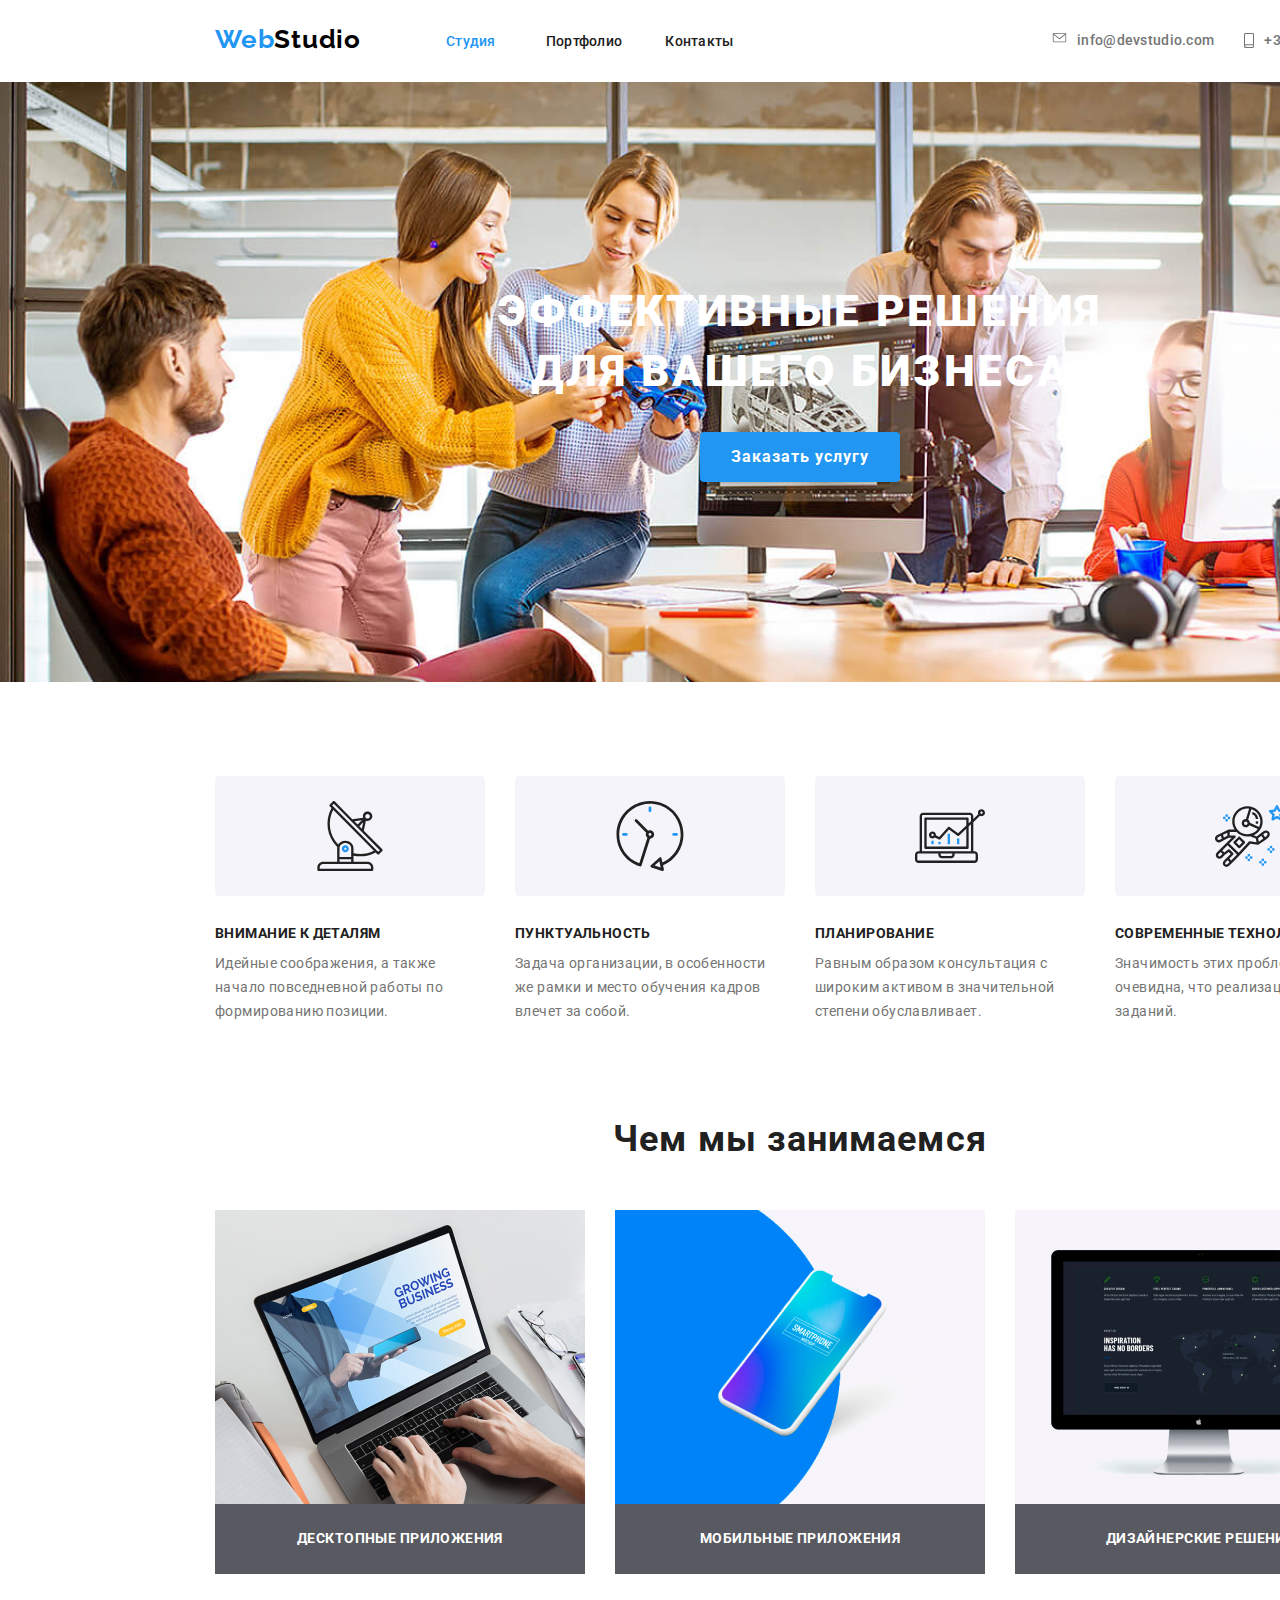
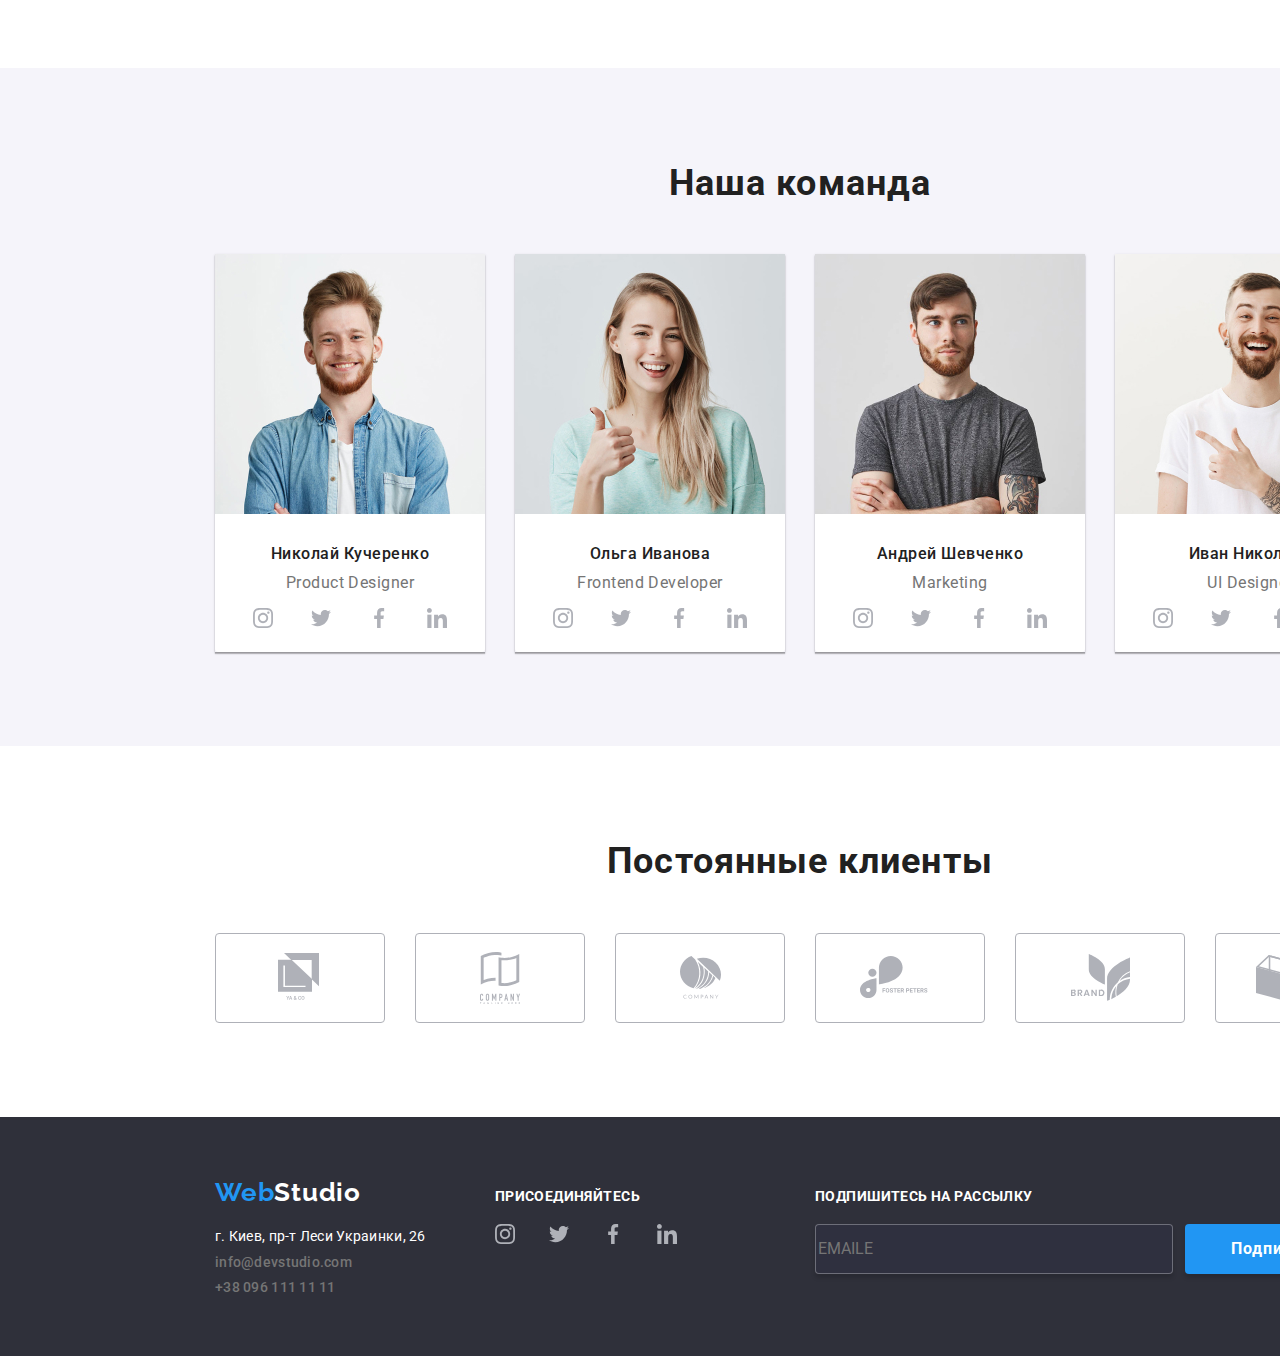
==== commit 69abb703: "дополнения" ====
--- a/index.html
+++ b/index.html
@@ -222,18 +222,17 @@
     </main>
 
     <!--Подвал-->
-    <div class="div-container">
-        <footer class="podval container">
-            <div class="link">
-                <a class="link" href="index.html" aria-label="Логотип"> <p lang="en"><span class="web-podval">Web</span><span class="studio-podval">Studio</span></p></a>
-            <address> <a class="link" href="https://goo.gl/maps/5drUgd8ndHesN1Ve9" target="_blank"> <span class="adress-podval">г. Киев, пр-т Леси Украинки, 26</span></a></address>
-            <ul>
+    
+    <footer class="podval">
+        <div class="div-container">
+            <div class="link container-podval">
+                <a class="link logo-podval" href="index.html" aria-label="Логотип"> <p lang="en"><span class="web-podval">Web</span><span class="studio-podval">Studio</span></p></a>
+            <address class="podval-adress"> <a class="link" href="https://goo.gl/maps/5drUgd8ndHesN1Ve9" target="_blank"> <span class="adress-podval">г. Киев, пр-т Леси Украинки, 26</span></a></address>
+            <ul class="podval-mail-tel">
                 <li class="mail-container-podval list">
-                    <img src="./images/mail.svg" alt="конверт" width="15" height="10">
                     <a class="mail-tel-text link" href="mailto:info@devstudio.com">info@devstudio.com</a>
                 </li >
                 <li class="tel-container-podval list">
-                    <img src="./images/tel.svg" alt="телефон" width="10" height="15">
                     <a class="mail-tel-text link" href="tel:+380961111111">+38 096 111 11 11</a>
                 </li>
             </ul>
@@ -241,31 +240,36 @@
             
             <div class="join">
                 <b class="podval-join">присоединяйтесь</b>
-            <ul class="link container">
-                <li class="link list">
-                    <a href=""><img src="./images/instagram.svg" alt="инстаграм"></a>
-                </li>
-                <li class="link list">
-                    <a href=""><img src="./images/twitter.svg" alt="твиттер"></a>
-                </li>
-                <li class="link list"> 
-                    <a href=""><img src="./images/facebook.svg" alt="фейсбук"> </a>
-                </li>
-                <li class="link list">
-                    <a href=""><img src="./images/linkedin.svg" alt="линкед"> </a>
-                </li>
-            </ul>
+                <ul class="link otstup-icon">
+                    <li class="link list podval-icon">
+                        <a href=""><img src="./images/instagram.svg" alt="инстаграм"></a>
+                    </li>
+                    <li class="link list podval-icon">
+                        <a href=""><img src="./images/twitter.svg" alt="твиттер"></a>
+                    </li>
+                    <li class="link list podval-icon"> 
+                        <a href=""><img src="./images/facebook.svg" alt="фейсбук"> </a>
+                    </li>
+                    <li class="link list podval-icon">
+                        <a href=""><img src="./images/linkedin.svg" alt="линкед"> </a>
+                    </li>
+                </ul>
             </div>
             
-            <b class="action">Подпишитесь на рассылку</b>
-        <input
-            type="text"
-            name="email"
-            placeholder="EMAILE"
-        />
-        <button class="button" type="submit">Подписаться</button>
-        </footer>
-    </div>
+            <div class="podpiska-container">
+                <b class="action">Подпишитесь на рассылку</b>
+                    <div class="podpiska">
+                        <input class="pole"
+                            type="text"
+                            name="email"
+                            placeholder="EMAILE"
+                        />
+                        <button class="button" type="submit">Подписаться</button>
+                    </div>
+            </div>
+        </div>
+    </footer>
+    
 
 </body>
 </html>--- a/css/style.css
+++ b/css/style.css
@@ -119,20 +119,20 @@
 /*O nas*/
 
 .o-nas-title {
-font-weight: 700;
-font-size: 14px;
-line-height: 1.14;
-letter-spacing: 0.03em;
-text-transform: uppercase;
-color: var(--primary-title-color);
+    font-weight: 700;
+    font-size: 14px;
+    line-height: 1.14;
+    letter-spacing: 0.03em;
+    text-transform: uppercase;
+    color: var(--primary-title-color);
 }
 
 .o-nas-text {
-font-weight: 400;
-font-size: 14px;
-line-height: 1.71;
-letter-spacing: 0.03em;
-color: var(--primary-text-color)
+    font-weight: 400;
+    font-size: 14px;
+    line-height: 1.71;
+    letter-spacing: 0.03em;
+    color: var(--primary-text-color)
 }
 
 .o-nas-img {
@@ -147,26 +147,26 @@
 }
 
 .title {
-font-weight: 700;
-font-size: 36px;
-line-height: 1.17;
-text-align: center;
-letter-spacing: 0.03em;
-color: var(--primary-title-color);
-padding-bottom: 50px;
+    font-weight: 700;
+    font-size: 36px;
+    line-height: 1.17;
+    text-align: center;
+    letter-spacing: 0.03em;
+    color: var(--primary-title-color);
+    padding-bottom: 50px;
 }
 
 .chem-mi-zanimaemsa-text {
-font-weight: 700;
-font-size: 14px;
-line-height: 1.14;
-text-align: center;
-letter-spacing: 0.03em;
-text-transform: uppercase;
-color: var(--primary-white-color);
-background: rgba(47, 48, 58, 0.8);
-padding-top: 27px;
-padding-bottom: 27px;
+    font-weight: 700;
+    font-size: 14px;
+    line-height: 1.14;
+    text-align: center;
+    letter-spacing: 0.03em;
+    text-transform: uppercase;
+    color: var(--primary-white-color);
+    background: rgba(47, 48, 58, 0.8);
+    padding-top: 27px;
+    padding-bottom: 27px;
 }
 
 /*nasha-komanda*/
@@ -201,7 +201,6 @@
 
 .podval {
     background: #2F303A;
-    padding-top: 47px;
 }
 
 .podval-join {
@@ -239,7 +238,11 @@
     line-height: 1.63;
     text-align: center;
     letter-spacing: 0.03em;
-    color: var(--primary-title-color)
+    color: var(--primary-title-color);
+    border: 1px solid #FFFFFF;
+    box-sizing: border-box;
+    box-shadow: 0px 4px 4px rgba(0, 0, 0, 0.25);
+    border-radius: 4px;
 }
 
 .portfolio-btn:hover,
@@ -454,4 +457,118 @@
 
 .otstup-o-nas .link:not(:last-child) {
     margin-right: 30px;
-}+}
+
+
+/*flex portfolio*/
+
+.menu {
+    padding-top: 93px;
+    padding-bottom: 94px;
+}
+
+.items {
+    display: flex;
+    justify-content: center;
+}
+
+.gruperovka {
+    display: flex;
+    flex-wrap: wrap;
+}
+
+/*podval flex*/
+
+.podval .div-container {
+    display: flex;
+    padding-top: 60px;
+    padding-bottom: 60px;
+    align-items: baseline;
+}
+
+.container-podval {
+    display: flex;
+    flex-direction: column;
+    margin-right: 69px;
+}
+
+.logo-podval {
+    display: flex;
+    margin-bottom: 20px;
+}
+
+.podval-adress {
+    margin-bottom: 9px;
+}
+
+.podval-mail-tel {
+    display: flex;
+    flex-direction: column;
+}
+
+.mail-container-podval,
+.tel-container-podval:not(:last-child) {
+    display: flex;
+    margin-bottom: 9px;
+}
+
+.podval-join {
+    display: flex;
+    margin-bottom: 20px;
+}
+
+.otstup-icon {
+    display: flex;
+}
+
+.social-link-item:not(:last-child) {
+    margin-right: 32px;
+}
+
+.podval-icon:not(:last-child) {
+    margin-right: 34px;
+}
+
+.podpiska-container {
+    margin-left: auto;
+}
+
+.podpiska {
+    display: flex;
+}
+
+.action {
+    display: flex;
+    font-weight: 700;
+    font-size: 14px;
+    line-height: 1.14;
+    letter-spacing: 0.03em;
+    text-transform: uppercase;
+    color: var(--primary-white-color);
+    margin-bottom: 20px;
+}
+
+
+.button {
+    width: 200px;
+    height: 50px;
+    font-weight: 700;
+    font-size: 16px;
+    line-height: 1.88;
+    letter-spacing: 0.06em;
+    color: var(--primary-white-color);
+    background: #2196F3;
+    box-shadow: 0px 4px 4px rgba(0, 0, 0, 0.15);
+    border-radius: 4px; 
+    cursor: pointer;
+    border: none;
+    margin-left: 12px;
+}
+
+.pole {
+    width: 358px;
+    background-color: var(--footer-background-color);
+    border: 1px solid rgba(255, 255, 255, 0.3);
+    box-shadow: 0px 4px 4px rgba(0, 0, 0, 0.15);
+    border-radius: 4px;
+    }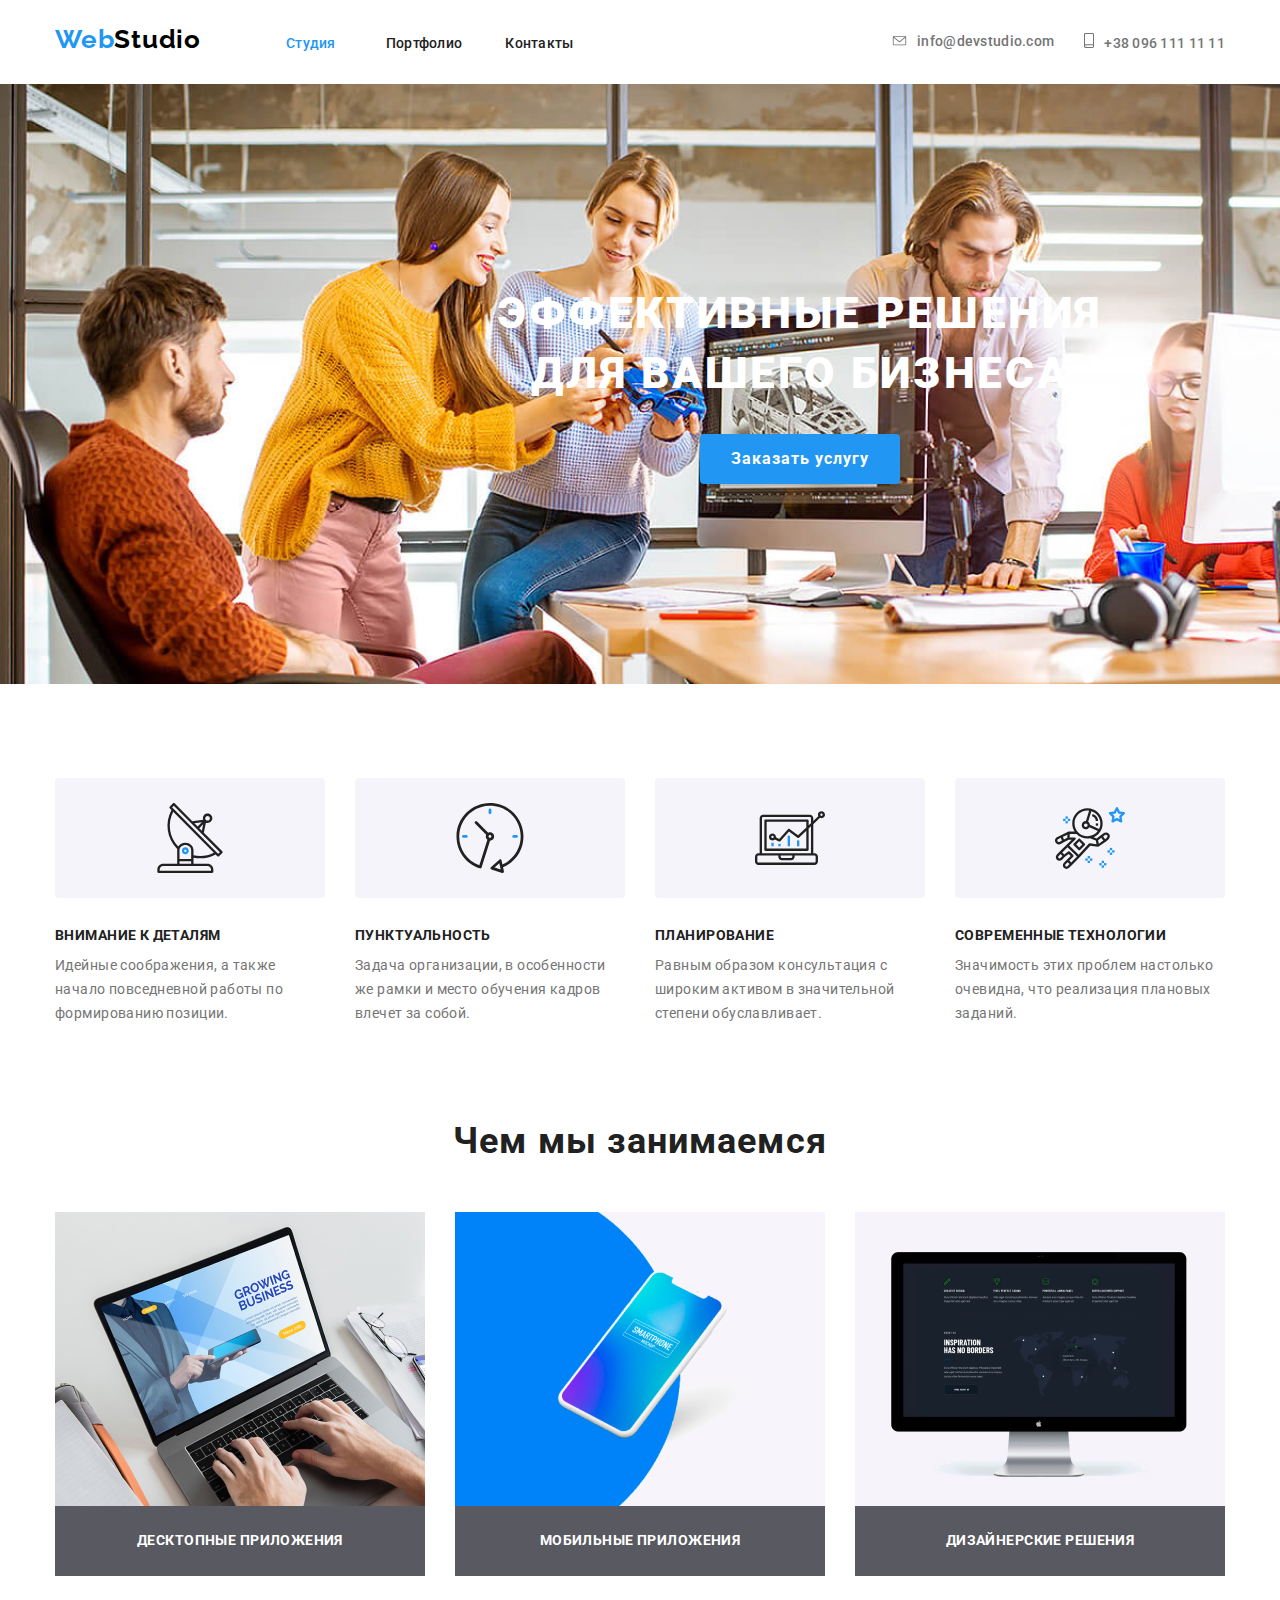
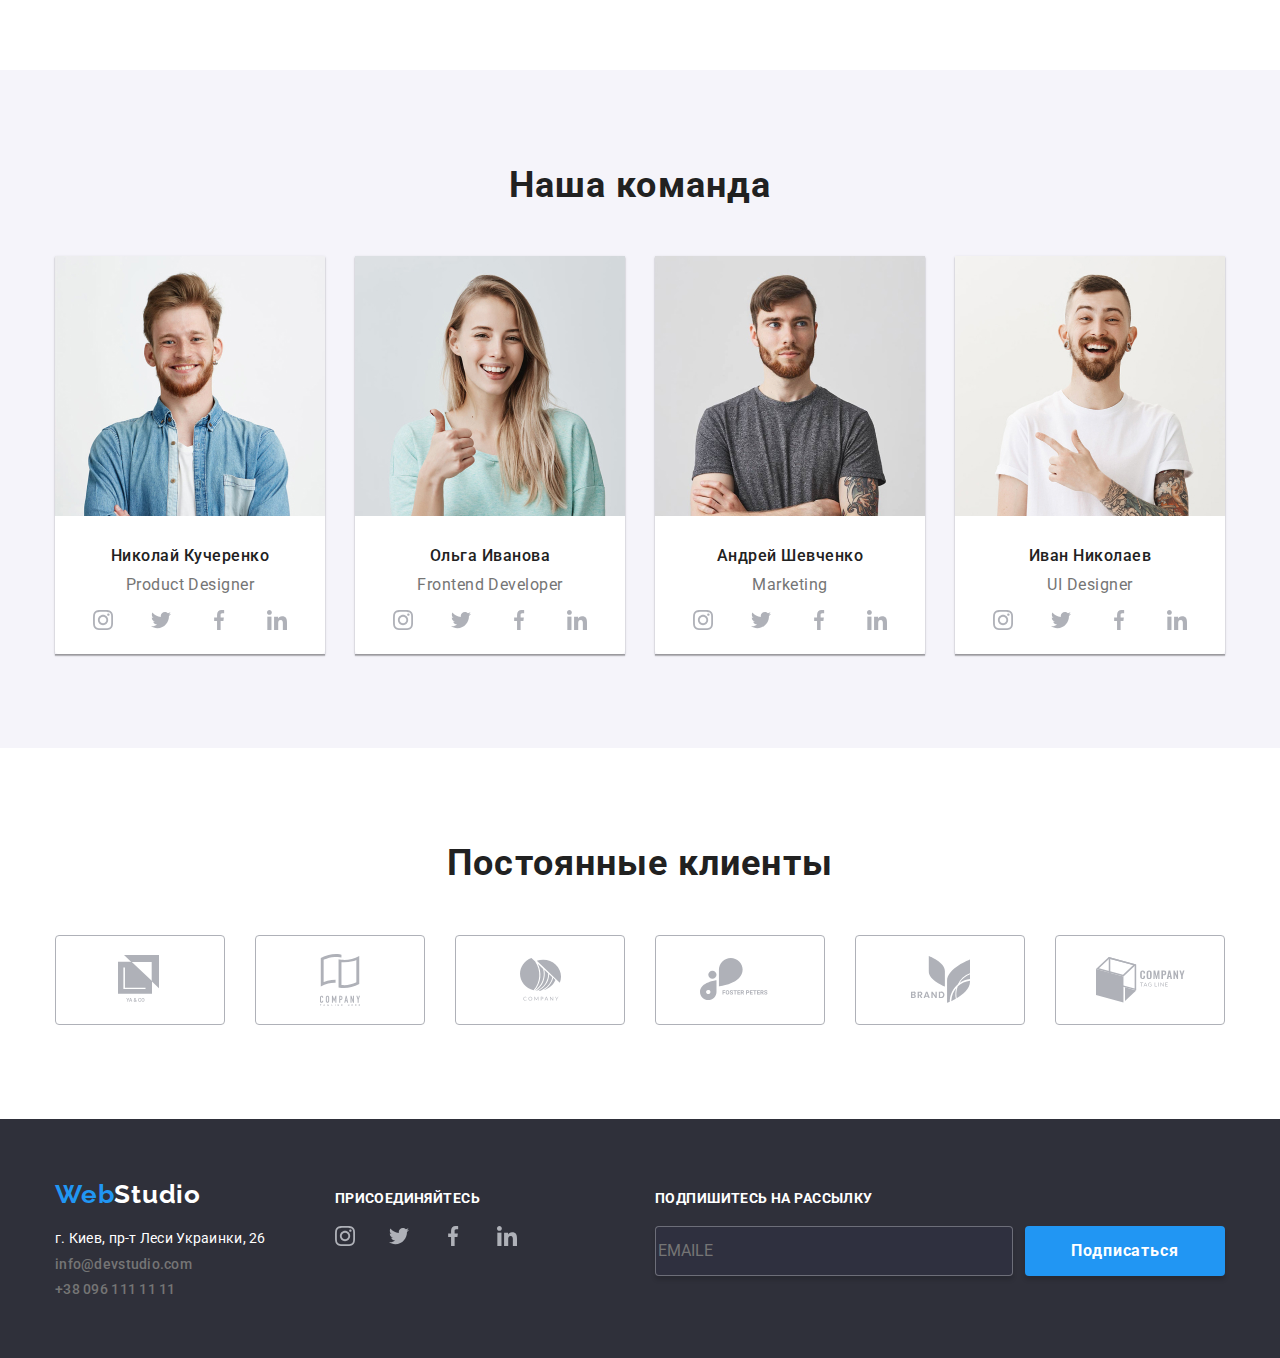
==== commit f8fcc93c: "доделал офрмление и проверил в валидаторе" ====
--- a/index.html
+++ b/index.html
@@ -87,12 +87,12 @@
                 <h2 class="title">Чем мы занимаемся</h2>
                 <ul class="link container">
                     <li class="link list"> 
-                        <a href="" target="_blank"></a><img src="./images/desc.jpg" alt="десктопные прилодения" width="370" height="294"></a>
+                        <a href="" target="_blank"><img src="./images/desc.jpg" alt="десктопные прилодения" width="370" height="294"></a>
                         <p class="chem-mi-zanimaemsa-text">Десктопные приложения</p>
                     </li>
-                    <li class="link list">
-                    <a href="" target="_blank"><img src="./images/mobi.jpg" alt="мобильные приложения" width="370" height="294"></a>
-                    <p class="chem-mi-zanimaemsa-text">Мобильные приложения</p> 
+                        <li class="link list">
+                        <a href="" target="_blank"><img src="./images/mobi.jpg" alt="мобильные приложения" width="370" height="294"></a>
+                        <p class="chem-mi-zanimaemsa-text">Мобильные приложения</p> 
                     </li>
                     <li class="link list">
                         <a href="" target="_blank"><img src="./images/design.jpg" alt="дизайнерские решения" width="370" height="294"></a>
--- a/css/style.css
+++ b/css/style.css
@@ -309,6 +309,7 @@
     display: flex;
     text-align: center;
     justify-content: center;
+    align-items: baseline;
 }
 
 .logo-container {
@@ -422,8 +423,8 @@
     width: 1200px;
     padding-right: 15px;
     padding-left: 15px;
-    margin-right: 200px;
-    margin-left: 200px;
+    margin-right: auto;
+    margin-left: auto;
 }
 
 .otstup-o-nas {
@@ -432,6 +433,11 @@
 
 .mail-container {
     padding-right: 30px;
+}
+
+.mail-container,
+.tel-container {
+    align-items: baseline;
 }
 
 .icon-client {
@@ -467,14 +473,47 @@
     padding-bottom: 94px;
 }
 
+.menu-portfolio {
+    margin-bottom: 50px;
+}
+
+.portfolio-btn {
+    cursor: pointer;
+    border: none;
+    padding-top: 6px;
+    padding-right: 22px;
+    padding-bottom: 6px;
+    padding-left: 22px;
+}
+
+
 .items {
     display: flex;
     justify-content: center;
 }
 
+.btn:not(:last-child) {
+    margin-right: 8px;
+}
+
+
 .gruperovka {
     display: flex;
     flex-wrap: wrap;
+}
+
+.flex-element {
+    width: calc((100% - 60px) / 3);
+    margin-right: 30px;
+    margin-bottom: 30px;
+}
+
+.flex-element:nth-child(3n) {
+    margin-right: 0px;
+}
+
+.flex-element:nth-last-child(-n + 3) {
+    margin-bottom: 0px;
 }
 
 /*podval flex*/
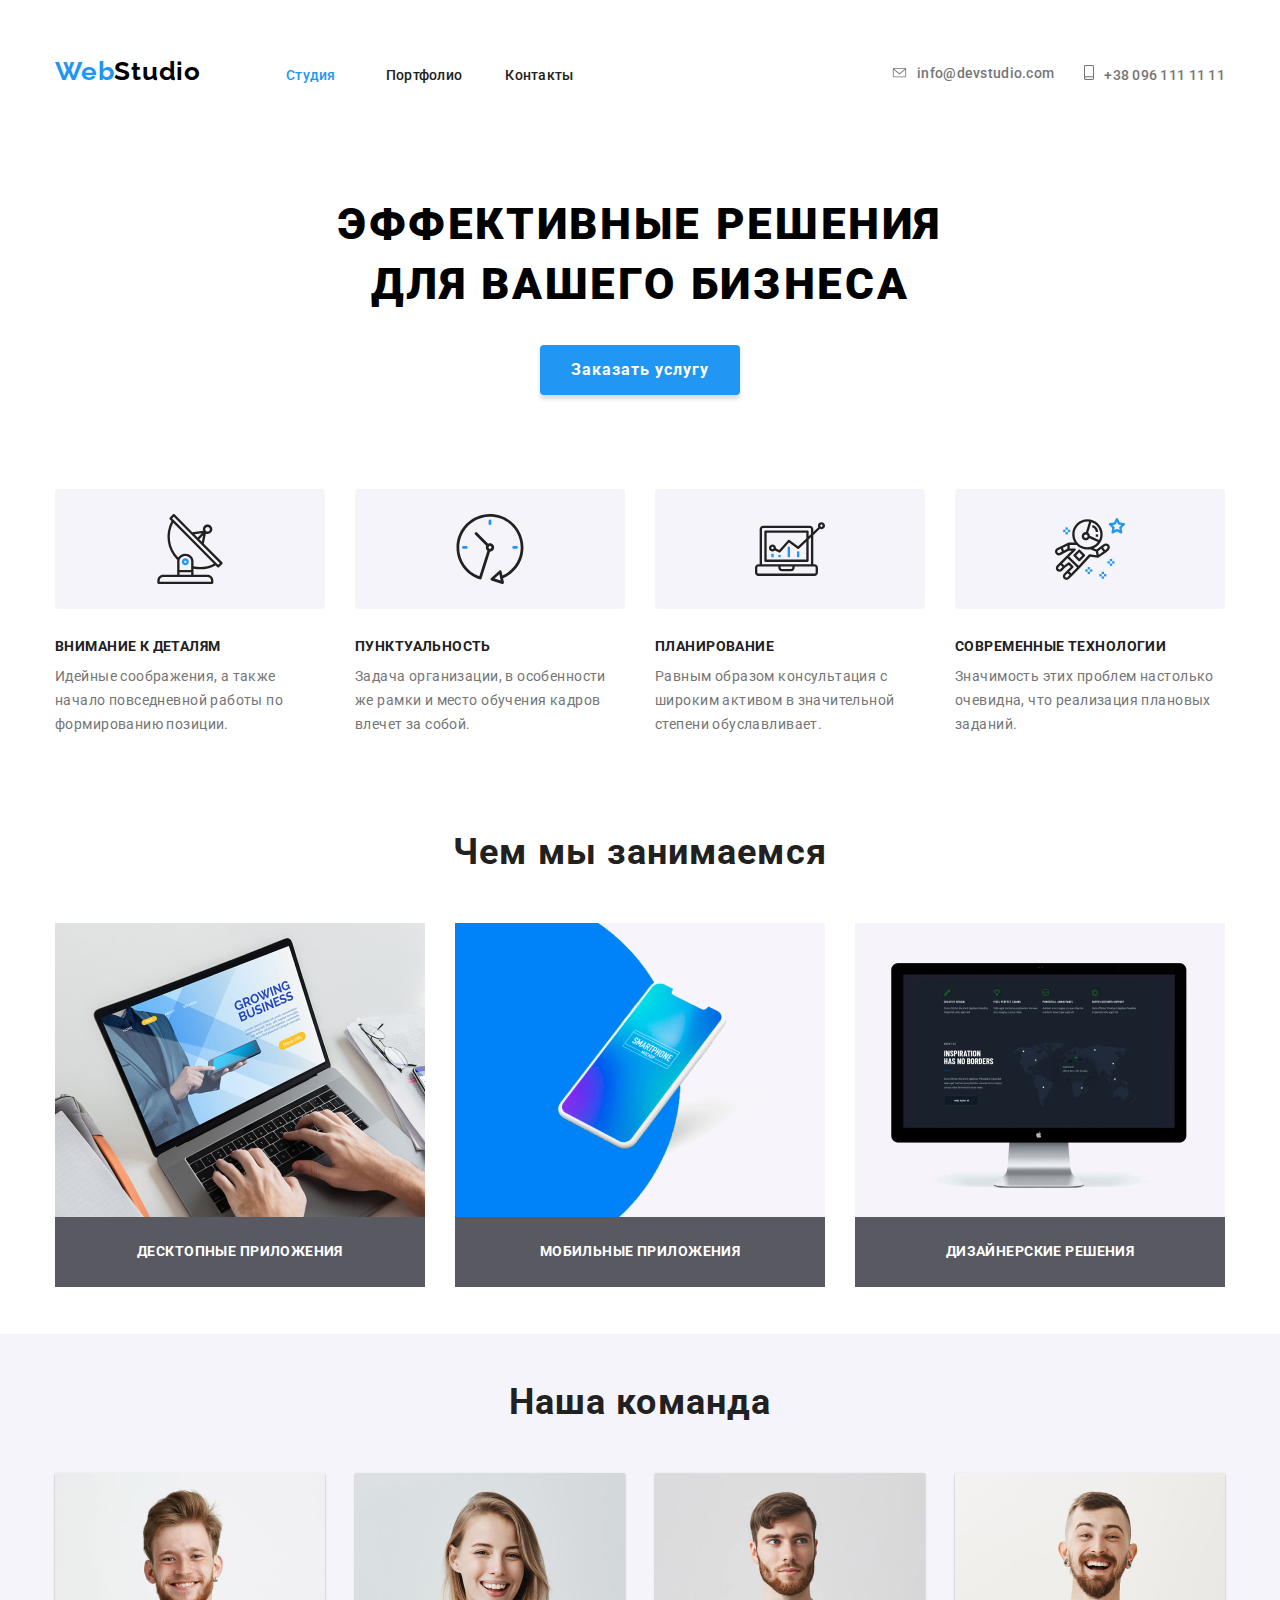
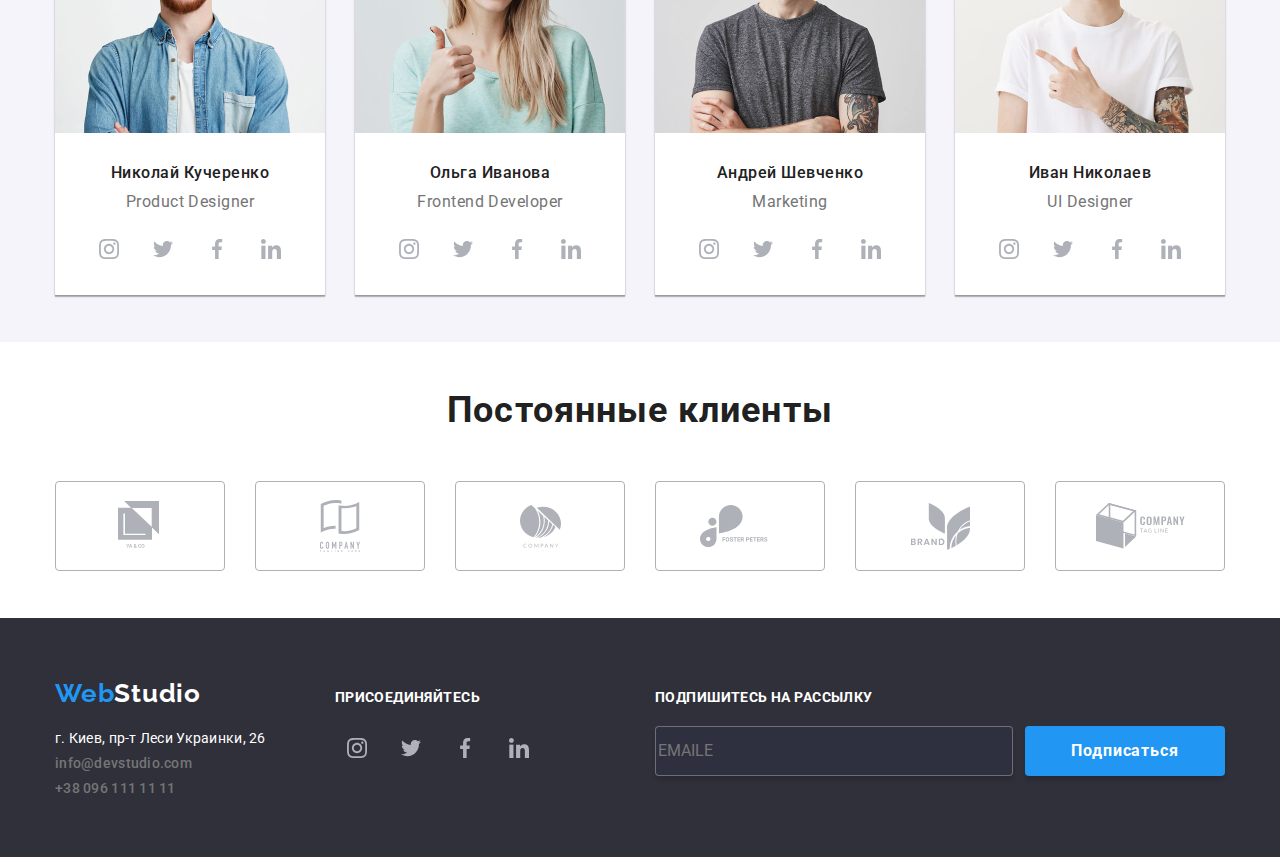
==== commit c0fd8ad9: "исправил ошибки" ====
--- a/index.html
+++ b/index.html
@@ -12,213 +12,235 @@
 
     <!--Шапка-->
    
-     <header class="header-container">
-        <div class="div-container">
-            <nav class="nav-container">
-                <a class="link" href="./index.html" aria-label="Логотип"> 
-                    <p class="logo-container" lang="en"><span class="logo-header-web">Web</span><span class="logo-header-studio">Studio</span></p>
-                </a>
-                <ul class="nav-list-container">
-                    <li class="list">
-                        <a class="link-nav link studio active-page" href="./index.html">Студия</a>
-                    </li>
-                    <li class="list">
-                        <a class="link-nav portfolio link" href="./portfolio.html">Портфолио</a>
-                    </li>
-                    <li class="list">
-                        <a class="link-nav link" href="#">Контакты</a>
+     <header >
+         <div class="header-container">
+            <div class="div-container">
+                <nav class="nav-container">
+                    <a class="link" href="./index.html" aria-label="Логотип"> 
+                        <p class="logo-container" lang="en"><span class="logo-header-web">Web</span><span class="logo-header-studio">Studio</span></p>
+                    </a>
+                    <ul class="nav-list-container">
+                        <li class="list">
+                            <a class="link-nav link studio active-page" href="./index.html">Студия</a>
+                        </li>
+                        <li class="list">
+                            <a class="link-nav portfolio link" href="./portfolio.html">Портфолио</a>
+                        </li>
+                        <li class="list">
+                            <a class="link-nav link" href="#">Контакты</a>
+                        </li>
+                    </ul>
+                </nav>
+                <ul class="contacts-container">
+                    <li class="mail-container list">
+                        <img class="pages-adress" src="./images/mail.svg" alt="конверт" width="15" height="10">
+                        <a class="mail-tel-text link" href="mailto:info@devstudio.com">info@devstudio.com</a>
+                    </li >
+                    <li class="tel-container list">
+                        <img class="pages-adress" src="./images/tel.svg" alt="телефон" width="10" height="15">
+                        <a class="mail-tel-text link" href="tel:+380961111111">+38 096 111 11 11</a>
                     </li>
                 </ul>
-            </nav>
-            <ul class="contacts-container">
-                <li class="mail-container list">
-                    <img class="pages-adress" src="./images/mail.svg" alt="конверт" width="15" height="10">
-                    <a class="mail-tel-text link" href="mailto:info@devstudio.com">info@devstudio.com</a>
-                </li >
-                <li class="tel-container list">
-                    <img class="pages-adress" src="./images/tel.svg" alt="телефон" width="10" height="15">
-                    <a class="mail-tel-text link" href="tel:+380961111111">+38 096 111 11 11</a>
-                </li>
-            </ul>
-        </div>
+            </div>
+         </div>
     </header>
    
     <main>
 
         <!--Герой-->
-            <div class="photo-fon">
-                <section class="hero-container">
+            
+            <section >
+                <div class="hero-container div-container">
+                    <div class="photo-fon"></div>
                         <h1 class="hero-title">эффективные решения <br> для вашего бизнеса</h1>
                         <button class="hero-button"><span class="text-button">Заказать услугу</span></button>
-                </section>
-            </div>
+                </div>
+                </div>
+            </section>
+            
         <!--О нас-->
-        <div class="div-container">
-            <section class="otstup-o-nas">
-                <h2 hidden>О нас</h2>
-                <ul class="link container">
-                    <li class="link list">
-                        <img class="o-nas-img" src="./images/antenna_1.svg" alt="антена">
-                        <h3 class="o-nas-title">Внимание к деталям</h3>
-                        <p class="o-nas-text">Идейные соображения, а также начало повседневной работы по формированию позиции.</p>
-                    </li>
-                    <li class="link list">
-                        <img class="o-nas-img" src="./images/clock_1.svg" alt="часы">
-                        <h3 class="o-nas-title">Пунктуальность</h3>
-                        <p class="o-nas-text">Задача организации, в особенности же рамки и место обучения кадров влечет за собой.</p>
-                    </li>
-                    <li class="link list">
-                        <img class="o-nas-img" src="./images/diagram_1.svg" alt="диграмма">
-                        <h3 class="o-nas-title">Планирование</h3>
-                        <p class="o-nas-text">Равным образом консультация с широким активом в значительной степени обуславливает.</p>
-                    </li>
-                    <li class="link list">
-                        <img class="o-nas-img" src="./images/astronaut_1.svg" alt="астронавт">
-                        <h3 class="o-nas-title">Современные технологии</h3>
-                        <p class="o-nas-text">Значимость этих проблем настолько очевидна, что реализация плановых заданий.</p>
-                    </li>
-                </ul>
+        
+        <section>
+            <div class="div-container">
+                <div class="otstup-o-nas"></div>
+                    <h2 hidden>О нас</h2>
+                    <ul class="link container">
+                        <li class="link list otstup-link">
+                            <img class="o-nas-img" src="./images/antenna_1.svg" alt="антена">
+                            <h3 class="o-nas-title">Внимание к деталям</h3>
+                            <p class="o-nas-text">Идейные соображения, а также начало повседневной работы по формированию позиции.</p>
+                        </li>
+                        <li class="link list otstup-link">
+                            <img class="o-nas-img" src="./images/clock_1.svg" alt="часы">
+                            <h3 class="o-nas-title">Пунктуальность</h3>
+                            <p class="o-nas-text">Задача организации, в особенности же рамки и место обучения кадров влечет за собой.</p>
+                        </li>
+                        <li class="link list otstup-link">
+                            <img class="o-nas-img" src="./images/diagram_1.svg" alt="диграмма">
+                            <h3 class="o-nas-title">Планирование</h3>
+                            <p class="o-nas-text">Равным образом консультация с широким активом в значительной степени обуславливает.</p>
+                        </li>
+                        <li class="link list otstup-link">
+                            <img class="o-nas-img" src="./images/astronaut_1.svg" alt="астронавт">
+                            <h3 class="o-nas-title">Современные технологии</h3>
+                            <p class="o-nas-text">Значимость этих проблем настолько очевидна, что реализация плановых заданий.</p>
+                        </li>
+                    </ul>
+                </div>
+            </div>
+        </section>
+        
+
+        <!--Чем мы занимаемся-->
+        
+        <section>
+            <div class="div-container"> 
+                <div class="chem-mi-zanimaemsa"></div>
+                    <h2 class="title">Чем мы занимаемся</h2>
+                    <ul class="link container">
+                        <li class="link list otstup-link"> 
+                            <a href="" target="_blank"><img src="./images/desc.jpg" alt="десктопные прилодения" width="370" height="294"></a>
+                            <p class="chem-mi-zanimaemsa-text">Десктопные приложения</p>
+                        </li>
+                            <li class="link list otstup-link">
+                            <a href="" target="_blank"><img src="./images/mobi.jpg" alt="мобильные приложения" width="370" height="294"></a>
+                            <p class="chem-mi-zanimaemsa-text">Мобильные приложения</p> 
+                        </li>
+                        <li class="link list otstup-link">
+                            <a href="" target="_blank"><img src="./images/design.jpg" alt="дизайнерские решения" width="370" height="294"></a>
+                            <p class="chem-mi-zanimaemsa-text">Дизайнерские решения</p>
+                        </li>
+                    </ul>
+                </div>
+            </div>
+            
+         </section>
+        
+
+        <!--Наша команда-->
+        
+        <section> 
+            <div class="nasha-komanda">
+                <div class="div-container">
+                    <h2 class="title">Наша команда</h2>
+                    <ul class="link container">
+                        <li class="link list team">
+                            <img src="./images/nikolai.jpg" alt="Николай" width="270" height="260">
+                            <div class="comanda-block">
+                                <h3 class="komanda-title">Николай Кучеренко</h3>
+                                <p class="komanda-pozition" lang="en">Product Designer</p>
+                                <ul class="social-link container">
+                                    <li class="social-link-item list">
+                                        <a  href=""><img src="./images/instagram.svg" alt="инстаграм"></a>
+                                    </li>
+                                    <li class="social-link-item list">
+                                        <a href=""><img src="./images/twitter.svg" alt="твиттер"></a>
+                                    </li>
+                                    <li class="social-link-item list" > 
+                                        <a href=""><img src="./images/facebook.svg" alt="фейсбук"> </a>
+                                    </li>
+                                    <li class="social-link-item list">
+                                        <a href=""><img src="./images/linkedin.svg" alt="линкед"> </a>
+                                    </li>
+                                </ul>
+                            </div>
+                        </li>
+                        <li class="link list team">
+                            <img src="./images/olha.jpg" alt="Ольга" width="270" height="260">
+                            <div class="comanda-block">
+                                <h3 class="komanda-title">Ольга Иванова</h3>
+                                <p class="komanda-pozition" lang="en">Frontend Developer</p>
+                                <ul class="social-link container">
+                                    <li class="social-link-item list">
+                                        <a href=""><img src="./images/instagram.svg" alt="инстаграм"></a>
+                                    </li>
+                                    <li class="social-link-item list">
+                                        <a href=""><img src="./images/twitter.svg" alt="твиттер"></a>
+                                    </li>
+                                    <li class="social-link-item list" >
+                                        <a href=""><img src="./images/facebook.svg" alt="фейсбук"> </a>
+                                    </li>
+                                    <li class="social-link-item list">
+                                        <a href=""><img src="./images/linkedin.svg" alt="линкед"> </a>
+                                    </li>
+                                </ul>
+                            </div>
+                        </li>
+                        <li class="link list team">
+                            <img src="./images/andrey.jpg" alt="Андрей" width="270" height="260">
+                            <div class="comanda-block">
+                                <h3 class="komanda-title">Андрей Шевченко</h3>
+                                <p class="komanda-pozition" lang="en">Marketing</p>
+                                <ul class="social-link container">
+                                    <li class="social-link-item list">
+                                        <a href=""><img src="./images/instagram.svg" alt="инстаграм"></a>
+                                    </li>
+                                    <li class="social-link-item list">
+                                        <a href=""><img src="./images/twitter.svg" alt="твиттер"></a>
+                                    </li>
+                                    <li class="social-link-item list" >
+                                        <a href=""><img src="./images/facebook.svg" alt="фейсбук"> </a>
+                                    </li>
+                                    <li class="social-link-item list">
+                                        <a href=""><img src="./images/linkedin.svg" alt="линкед"> </a>
+                                    </li>
+                                </ul>
+                            </div>
+                        </li>
+                        <li class="link list team">
+                            <img src="./images/ivan.jpg" alt="Иван" width="270" height="260">
+                            <div class="comanda-block">
+                                <h3 class="komanda-title">Иван Николаев</h3>
+                                <p class="komanda-pozition" lang="en">UI Designer</p>
+                                <ul class="social-link container">
+                                    <li class="social-link-item list">
+                                        <a href=""><img src="./images/instagram.svg" alt="инстаграм"></a>
+                                    </li>
+                                    <li class="social-link-item list">
+                                        <a href=""><img src="./images/twitter.svg" alt="твиттер"></a>
+                                    </li>
+                                    <li class="social-link-item list" >
+                                        <a href=""><img src="./images/facebook.svg" alt="фейсбук"> </a>
+                                    </li>
+                                    <li class="social-link-item list">
+                                        <a href=""><img src="./images/linkedin.svg" alt="линкед"> </a>
+                                    </li>
+                                </ul>
+                            </div>
+                        </li>
+                    </ul>
+                </div>
+            </div>
+        </section>
+        
+
+        <!--Постоянные клиенты-->
+        
+            <section>
+                <div class="div-container">
+                    <h2 class="title">Постоянные клиенты</h2>
+                    <ul class="klient-list container">
+                        <li class="link list icon-client">
+                            <a href=""> <img src="./images/klientlogo-1.svg" alt="Клиент 1"></a>
+                        </li>
+                        <li class="link list icon-client">
+                            <a href=""> <img src="./images/klientlogo-2.svg" alt="Клиент 2"></a>
+                        </li>
+                        <li class="link list icon-client">
+                            <a href=""> <img src="./images/klientlogo-3.svg" alt="Клиент 3"></a>
+                        </li>
+                        <li class="link list icon-client">
+                            <a href=""> <img src="./images/klientlogo-4.svg" alt="Клиент 4"></a>
+                        </li>
+                        <li class="link list icon-client">
+                            <a href=""> <img src="./images/klientlogo-5.svg" alt="Клиент 5"></a>
+                        </li>
+                        <li class="link list icon-client">
+                            <a href=""> <img src="./images/klientlogo-6.svg" alt="Клиент 6"></a>
+                        </li>
+                    </ul>
+                </div>
             </section>
-        </div>
-
-        <!--Чем мы занимаемся-->
-        <div class="div-container">
-            <section class="chem-mi-zanimaemsa otstup">
-                <h2 class="title">Чем мы занимаемся</h2>
-                <ul class="link container">
-                    <li class="link list"> 
-                        <a href="" target="_blank"><img src="./images/desc.jpg" alt="десктопные прилодения" width="370" height="294"></a>
-                        <p class="chem-mi-zanimaemsa-text">Десктопные приложения</p>
-                    </li>
-                        <li class="link list">
-                        <a href="" target="_blank"><img src="./images/mobi.jpg" alt="мобильные приложения" width="370" height="294"></a>
-                        <p class="chem-mi-zanimaemsa-text">Мобильные приложения</p> 
-                    </li>
-                    <li class="link list">
-                        <a href="" target="_blank"><img src="./images/design.jpg" alt="дизайнерские решения" width="370" height="294"></a>
-                        <p class="chem-mi-zanimaemsa-text">Дизайнерские решения</p>
-                    </li>
-                </ul>
-            </section>
-        </div>
-
-        <!--Наша команда-->
-        
-        <section class="nasha-komanda otstup"> 
-            <div class="div-container">
-                <h2 class="title">Наша команда</h2>
-                <ul class="link container">
-                    <li class="link list team">
-                        <img src="./images/nikolai.jpg" alt="Николай" width="270" height="260">
-                        <div class="comanda-block"><h3 class="komanda-title">Николай Кучеренко</h3>
-                            <p class="komanda-pozition" lang="en">Product Designer</p>
-                            <ul class="social-link container">
-                                <li class="social-link-item list">
-                                    <a  href=""><img src="./images/instagram.svg" alt="инстаграм"></a>
-                                </li>
-                                <li class="social-link-item list">
-                                    <a href=""><img src="./images/twitter.svg" alt="твиттер"></a>
-                                </li>
-                                <li class="social-link-item list" > 
-                                    <a href=""><img src="./images/facebook.svg" alt="фейсбук"> </a>
-                                </li>
-                                <li class="social-link-item list">
-                                    <a href=""><img src="./images/linkedin.svg" alt="линкед"> </a>
-                                </li>
-                            </ul>
-                        </div>
-                    </li>
-                    <li class="link list team">
-                        <img src="./images/olha.jpg" alt="Ольга" width="270" height="260">
-                        <div class="comanda-block"><h3 class="komanda-title">Ольга Иванова</h3>
-                            <p class="komanda-pozition" lang="en">Frontend Developer</p>
-                            <ul class="social-link container">
-                                <li class="social-link-item list">
-                                    <a href=""><img src="./images/instagram.svg" alt="инстаграм"></a>
-                                </li>
-                                <li class="social-link-item list">
-                                    <a href=""><img src="./images/twitter.svg" alt="твиттер"></a>
-                                </li>
-                                <li class="social-link-item list" >
-                                    <a href=""><img src="./images/facebook.svg" alt="фейсбук"> </a>
-                                </li>
-                                <li class="social-link-item list">
-                                    <a href=""><img src="./images/linkedin.svg" alt="линкед"> </a>
-                                </li>
-                            </ul>
-                        </div>
-                    </li>
-                    <li class="link list team">
-                        <img src="./images/andrey.jpg" alt="Андрей" width="270" height="260">
-                        <div class="comanda-block"><h3 class="komanda-title">Андрей Шевченко</h3>
-                            <p class="komanda-pozition" lang="en">Marketing</p>
-                            <ul class="social-link container">
-                                <li class="social-link-item list">
-                                    <a href=""><img src="./images/instagram.svg" alt="инстаграм"></a>
-                                </li>
-                                <li class="social-link-item list">
-                                    <a href=""><img src="./images/twitter.svg" alt="твиттер"></a>
-                                </li>
-                                <li class="social-link-item list" >
-                                    <a href=""><img src="./images/facebook.svg" alt="фейсбук"> </a>
-                                </li>
-                                <li class="social-link-item list">
-                                    <a href=""><img src="./images/linkedin.svg" alt="линкед"> </a>
-                                </li>
-                            </ul>
-                        </div>
-                    </li>
-                    <li class="link list team">
-                        <img src="./images/ivan.jpg" alt="Иван" width="270" height="260">
-                        <div class="comanda-block"><h3 class="komanda-title">Иван Николаев</h3>
-                            <p class="komanda-pozition" lang="en">UI Designer</p>
-                            <ul class="social-link container">
-                                <li class="social-link-item list">
-                                    <a href=""><img src="./images/instagram.svg" alt="инстаграм"></a>
-                                </li>
-                                <li class="social-link-item list">
-                                    <a href=""><img src="./images/twitter.svg" alt="твиттер"></a>
-                                </li>
-                                <li class="social-link-item list" >
-                                    <a href=""><img src="./images/facebook.svg" alt="фейсбук"> </a>
-                                </li>
-                                <li class="social-link-item list">
-                                    <a href=""><img src="./images/linkedin.svg" alt="линкед"> </a>
-                                </li>
-                            </ul>
-                        </div>
-                    </li>
-                </ul>
-            </div>
-        </section>
-        
-
-        <!--Постоянные клиенты-->
-        <div class="div-container">
-            <section class="otstup">
-                <h2 class="title">Постоянные клиенты</h2>
-                <ul class="klient-list container">
-                    <li class="link list icon-client">
-                        <a href=""> <img src="./images/klientlogo-1.svg" alt="Клиент 1"></a>
-                    </li>
-                    <li class="link list icon-client">
-                        <a href=""> <img src="./images/klientlogo-2.svg" alt="Клиент 2"></a>
-                    </li>
-                    <li class="link list icon-client">
-                        <a href=""> <img src="./images/klientlogo-3.svg" alt="Клиент 3"></a>
-                    </li>
-                    <li class="link list icon-client">
-                        <a href=""> <img src="./images/klientlogo-4.svg" alt="Клиент 4"></a>
-                    </li>
-                    <li class="link list icon-client">
-                        <a href=""> <img src="./images/klientlogo-5.svg" alt="Клиент 5"></a>
-                    </li>
-                    <li class="link list icon-client">
-                        <a href=""> <img src="./images/klientlogo-6.svg" alt="Клиент 6"></a>
-                    </li>
-                </ul>
-            </section>
-        </div>
     </main>
 
     <!--Подвал-->
--- a/css/style.css
+++ b/css/style.css
@@ -87,7 +87,7 @@
     text-align: center;
     letter-spacing: 0.06em;
     text-transform: uppercase;
-    color: var(--primary-white-color);
+    /* color: var(--primary-white-color); */
 }
 
 .hero-button {
@@ -153,7 +153,7 @@
     text-align: center;
     letter-spacing: 0.03em;
     color: var(--primary-title-color);
-    padding-bottom: 50px;
+    margin-bottom: 50px;
 }
 
 .chem-mi-zanimaemsa-text {
@@ -300,8 +300,16 @@
     display: block;
 }
 
+.header-container {
+    width: 1200px;
+    margin-right: auto;
+    margin-left: auto;
+}
+
 .header-container .div-container {
     display: flex;
+    padding-top: 32px;
+    padding-bottom: 32px;
 
 }
 
@@ -341,13 +349,12 @@
 }
 
 
-
 .studio {
-    padding-right: 50px;
+    margin-right: 50px;
 }
 
 .portfolio {
-    padding-right: 43px;
+    margin-right: 43px;
 }
 
 
@@ -356,9 +363,8 @@
     justify-content: space-evenly;
 }
 
-.otstup {
-    padding-top: 94px;
-    padding-bottom: 94px;
+.otstup-link:not(:last-child) {
+    margin-right: 30px;
 }
 
 .join {
@@ -368,15 +374,18 @@
 .comanda-block {
     background-color: #ffffff;
     border-radius: 0px 0px 4px 4px;
+    padding-top: 30px;
+    padding-bottom: 24px;
 }
 
 .social-link {
-    padding: 16px 32px 24px;
+    margin-top: 16px;
+    margin-right: 32px;
+    margin-left: 32px;
 }
 
 .komanda-title {
-    padding-top: 30px;
-    padding-bottom: 10px;
+    margin-bottom: 10px;
 }
 
 .team {
@@ -386,13 +395,13 @@
 }
 
 .hero-title {
-    padding-top: 200px;
-    padding-bottom: 30px;
-}
-
-.hero-button {
+    /* margin-top: 200px; */
+    margin-bottom: 30px;
+}
+
+/* .hero-button {
     margin-bottom: 200px;
-}
+} */
 
 .element {
     text-align: center;
@@ -404,35 +413,36 @@
 
 .o-nas-title {
     width: 270px;
-    padding-top: 30px;
-    padding-bottom: 10px;
+    margin-top: 30px;
+    margin-bottom: 10px;
 }
 
 .o-nas-text {
     width: 270px;
 }
 
-.photo-fon {
-    background: url(/images/shapka.jpg);
+/* .photo-fon {
+    background: url(./shapka.jpg);
     width: 1600px;
     height: 600px;
-}
+    margin-right: auto;
+    margin-left: auto;
+} */
 
 
 .div-container {
     width: 1200px;
+    padding-top: 47px;
+    padding-bottom: 47px;
     padding-right: 15px;
     padding-left: 15px;
     margin-right: auto;
     margin-left: auto;
 }
 
-.otstup-o-nas {
-    padding-top: 94px;
-}
 
 .mail-container {
-    padding-right: 30px;
+    margin-right: 30px;
 }
 
 .mail-container,
@@ -468,10 +478,15 @@
 
 /*flex portfolio*/
 
-.menu {
-    padding-top: 93px;
+/* .otstup-porfolio-header {
+    padding-bottom: 46px;
+} */
+
+
+.otstup-portfolio {
+    padding-top: 61px;
     padding-bottom: 94px;
-}
+} 
 
 .menu-portfolio {
     margin-bottom: 50px;
@@ -486,6 +501,13 @@
     padding-left: 22px;
 }
 
+.portfolio-title {
+    margin-bottom: 2px;
+}
+
+.portfolio-text {
+    margin-top: 2px;
+}
 
 .items {
     display: flex;
@@ -506,6 +528,16 @@
     width: calc((100% - 60px) / 3);
     margin-right: 30px;
     margin-bottom: 30px;
+    background: #FFFFFF;
+    border: 1px solid #EEEEEE;
+    box-sizing: border-box;
+}
+
+.flex-element-item {
+    padding-top: 20px;
+    padding-right: 24px;
+    padding-bottom: 20px;
+    padding-left: 24px;
 }
 
 .flex-element:nth-child(3n) {
@@ -560,12 +592,19 @@
     display: flex;
 }
 
+.social-link-item {
+    padding: 12px;
+}
+
 .social-link-item:not(:last-child) {
-    margin-right: 32px;
-}
-
+    margin-right: 10px;
+}
+
+.podval-icon {
+    padding: 12px;
+}
 .podval-icon:not(:last-child) {
-    margin-right: 34px;
+    margin-right: 10px;
 }
 
 .podpiska-container {
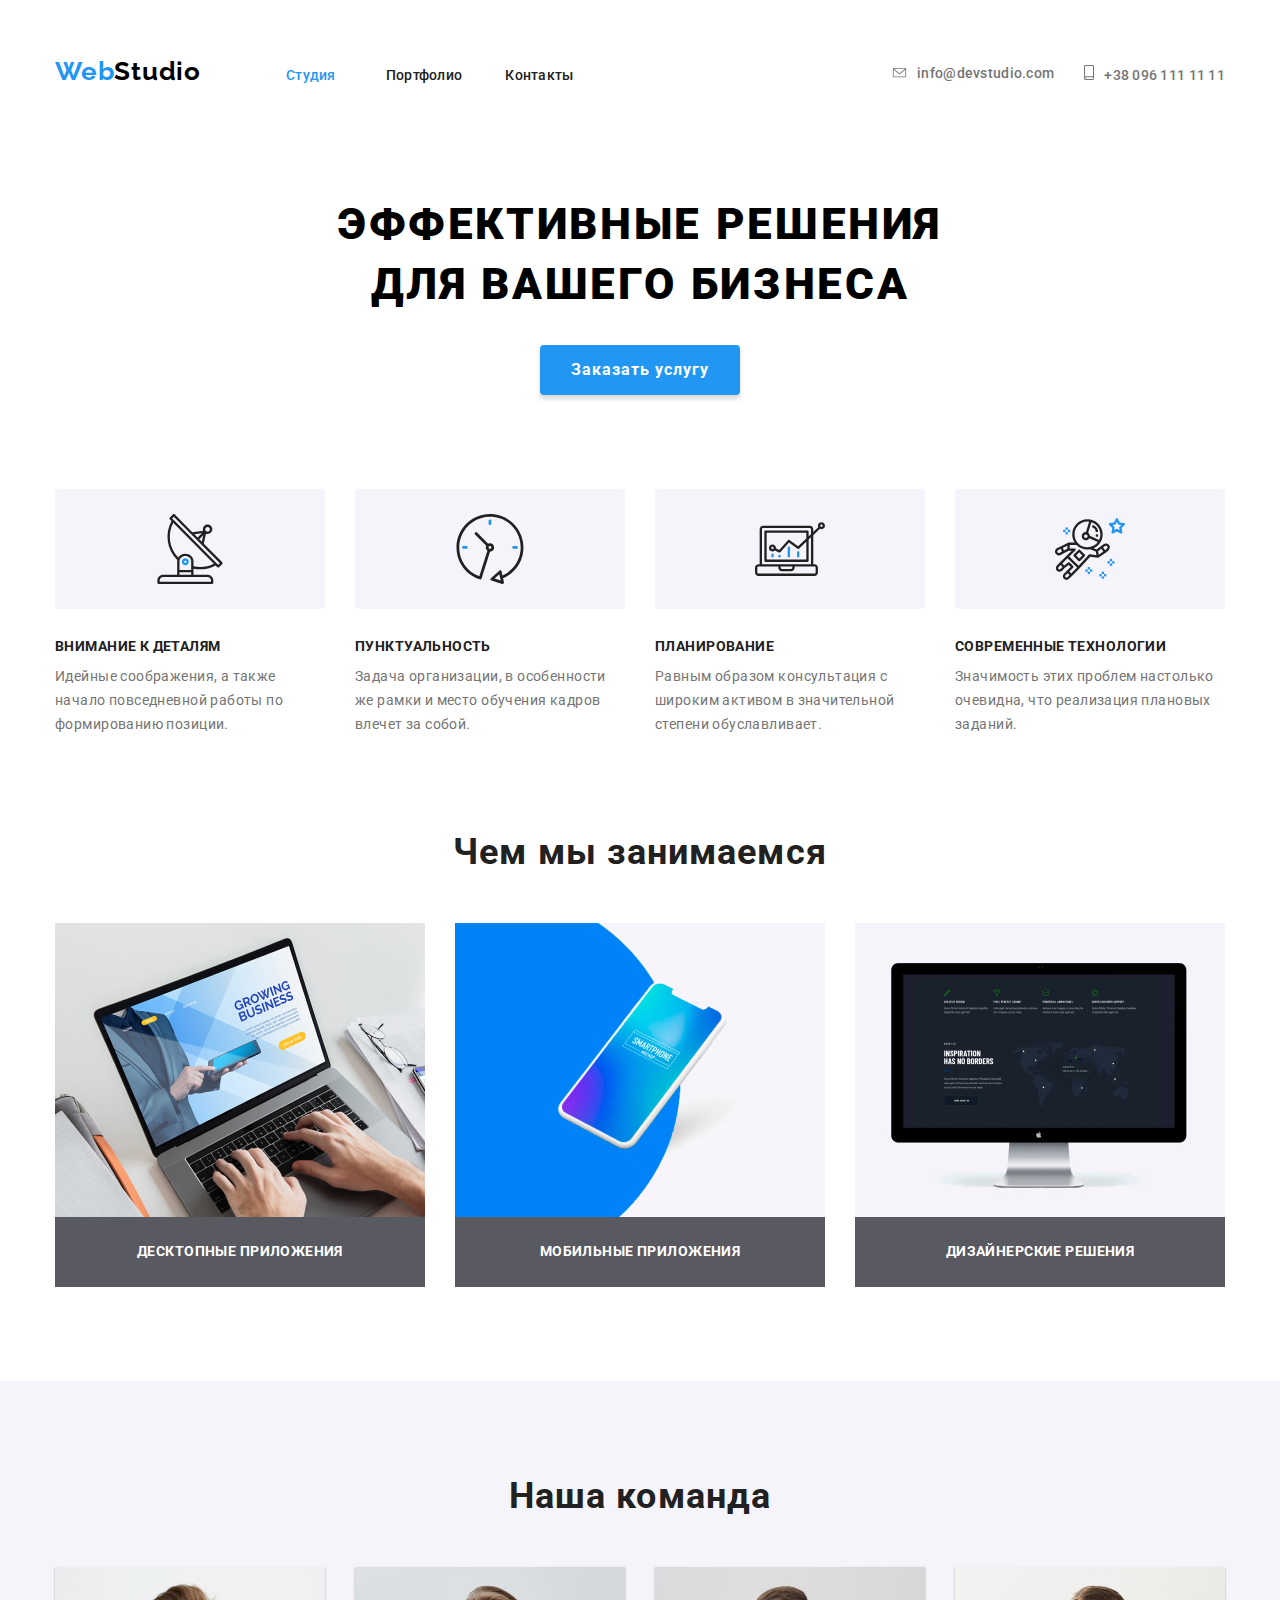
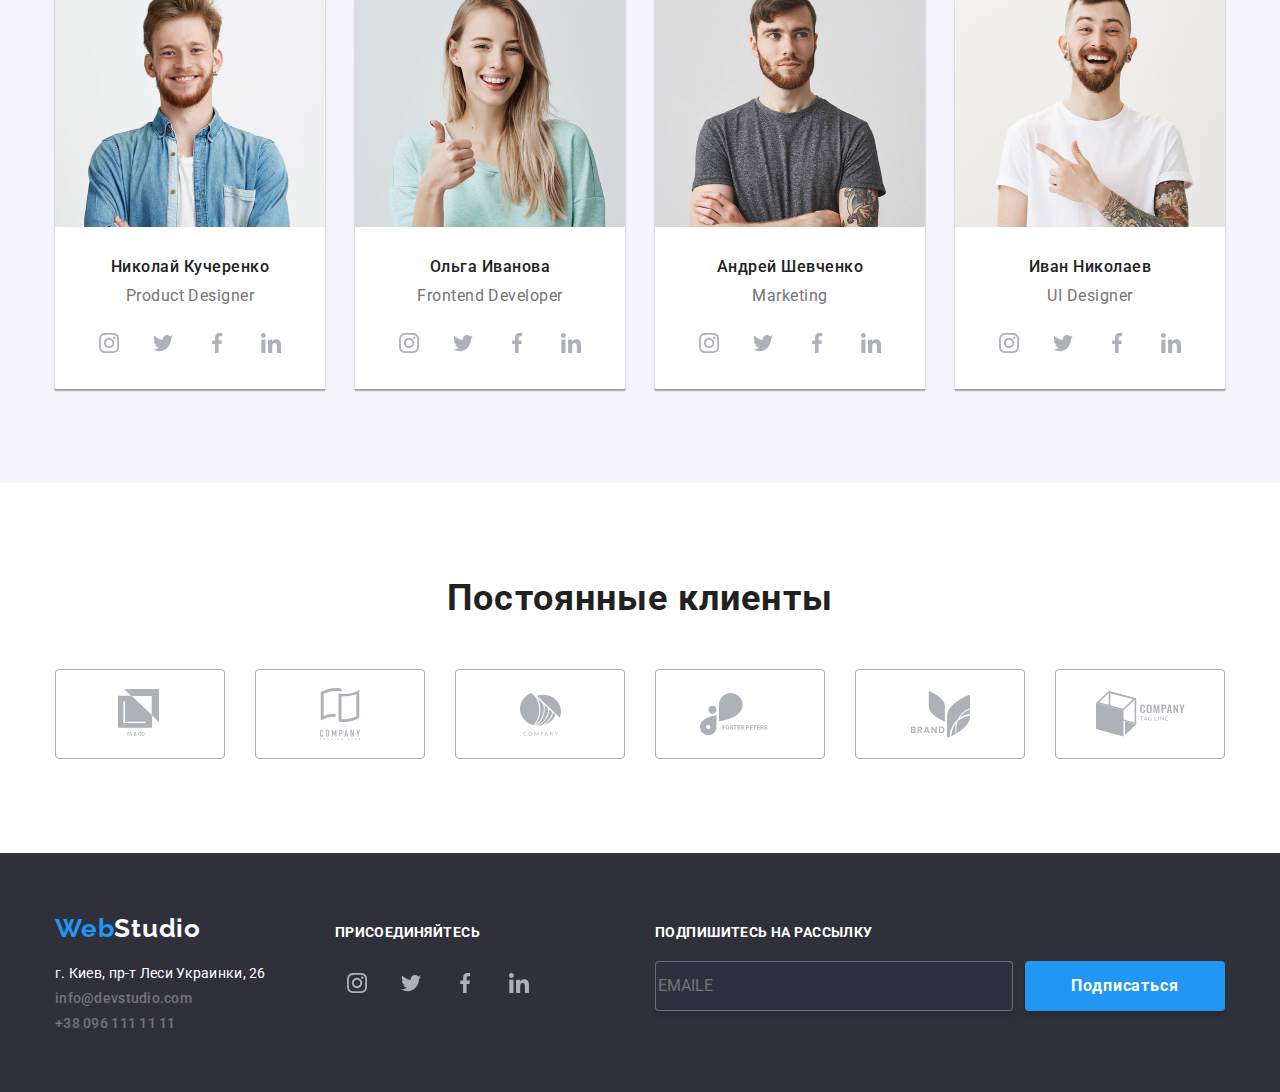
==== commit 16c899eb: "исправил отступ секций" ====
--- a/index.html
+++ b/index.html
@@ -94,7 +94,7 @@
         <!--Чем мы занимаемся-->
         
         <section>
-            <div class="div-container"> 
+            <div class="div-container otstup-chem-mi"> 
                 <div class="chem-mi-zanimaemsa"></div>
                     <h2 class="title">Чем мы занимаемся</h2>
                     <ul class="link container">
@@ -121,7 +121,7 @@
         
         <section> 
             <div class="nasha-komanda">
-                <div class="div-container">
+                <div class="div-container otstup-container">
                     <h2 class="title">Наша команда</h2>
                     <ul class="link container">
                         <li class="link list team">
@@ -217,7 +217,7 @@
         <!--Постоянные клиенты-->
         
             <section>
-                <div class="div-container">
+                <div class="div-container otstup-container">
                     <h2 class="title">Постоянные клиенты</h2>
                     <ul class="klient-list container">
                         <li class="link list icon-client">
--- a/css/style.css
+++ b/css/style.css
@@ -649,4 +649,14 @@
     border: 1px solid rgba(255, 255, 255, 0.3);
     box-shadow: 0px 4px 4px rgba(0, 0, 0, 0.15);
     border-radius: 4px;
-    }+    }
+
+.otstup-container {
+    padding-top: 94px;
+    padding-bottom: 94px;
+}
+
+.otstup-chem-mi {
+    padding-top: 47px;
+    padding-bottom: 94px;
+}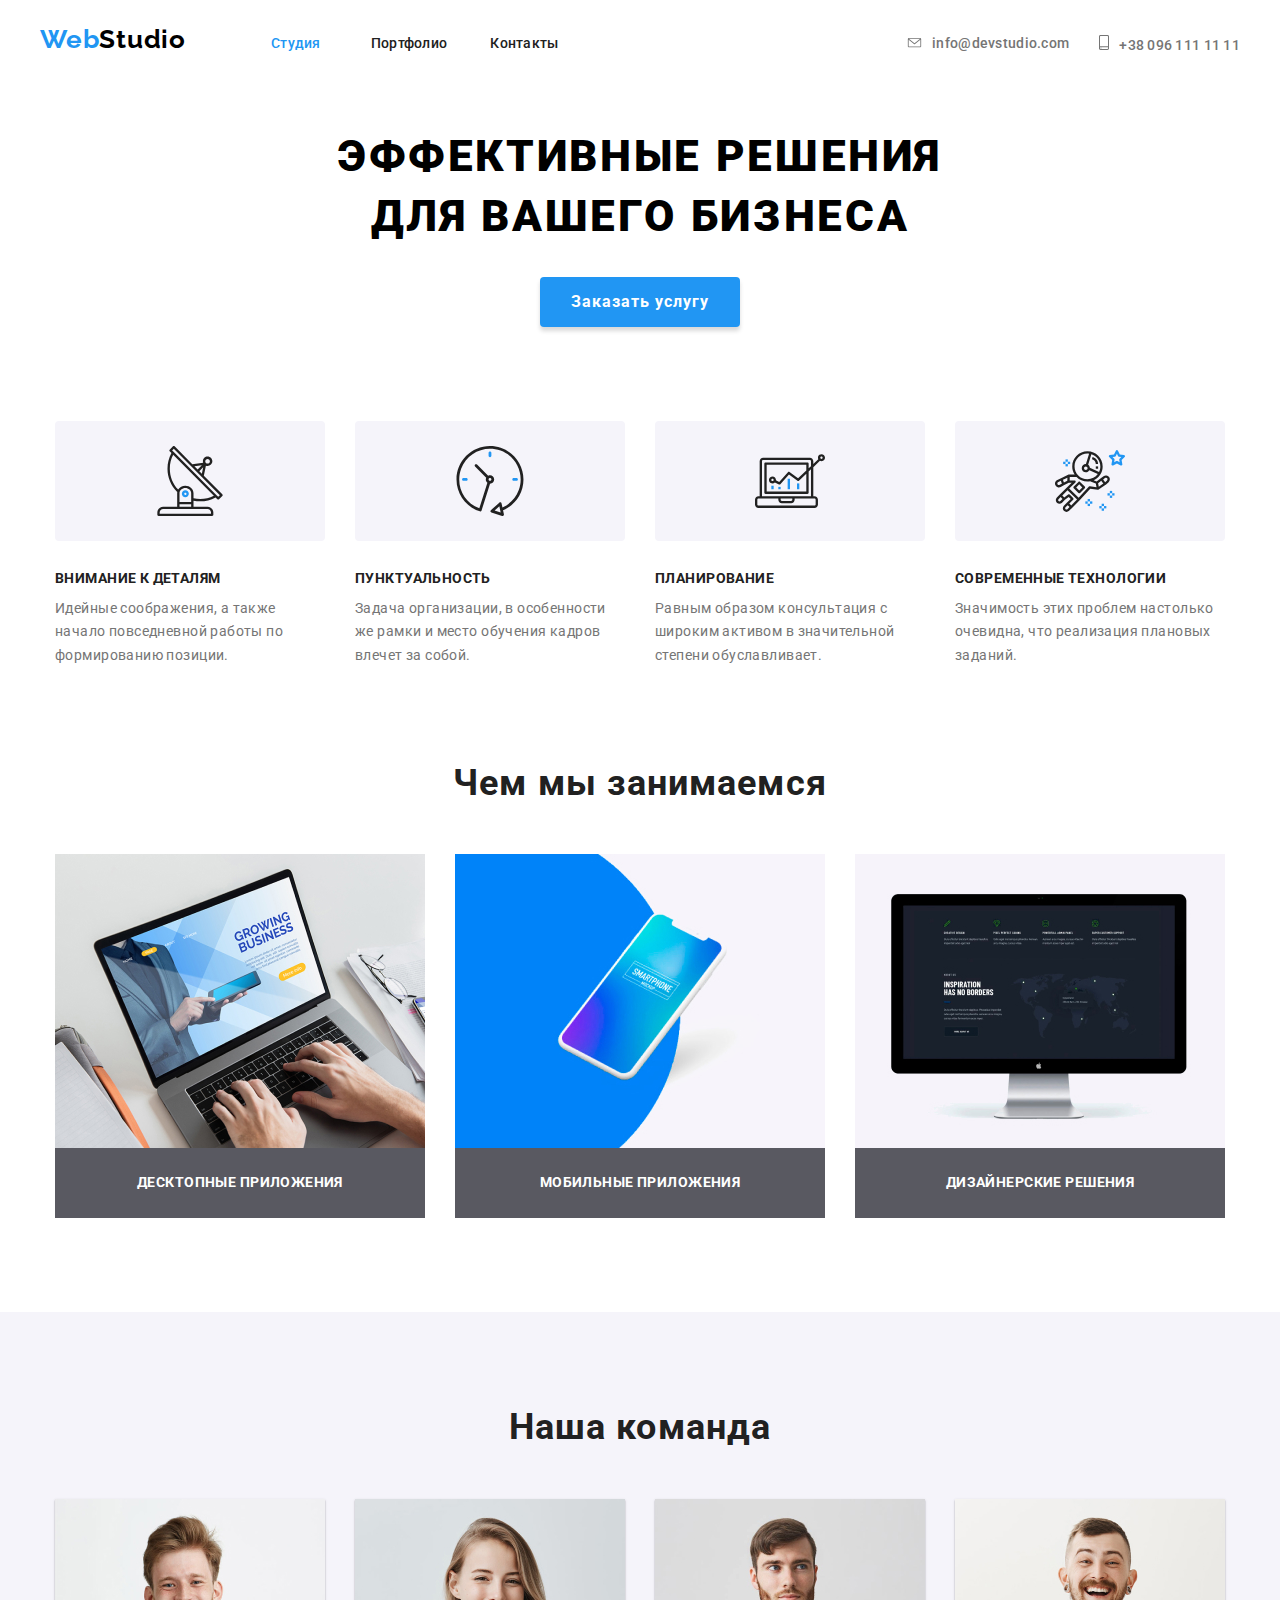
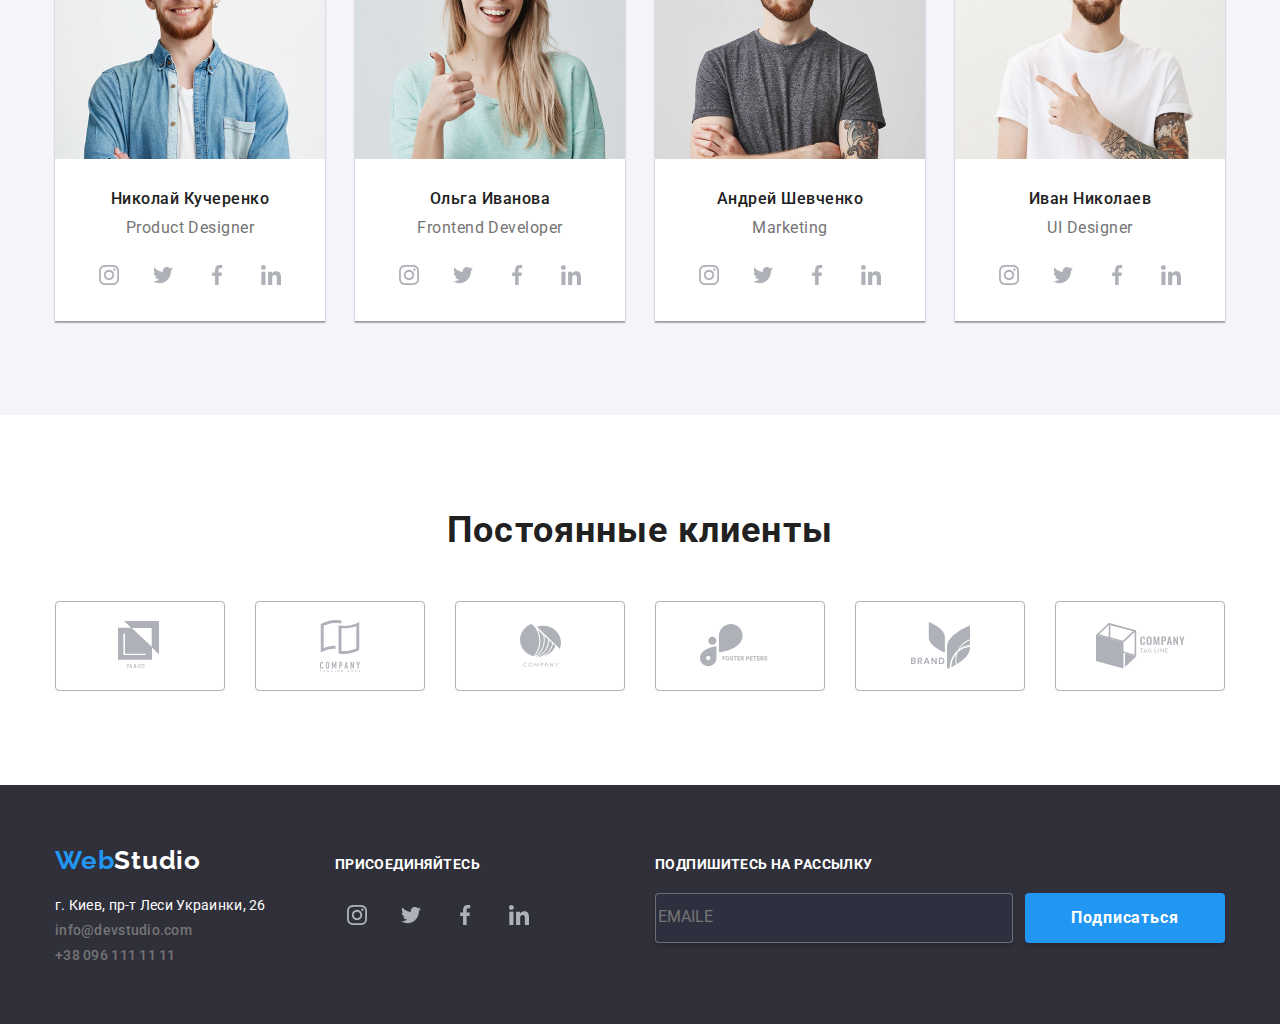
==== commit 307e0c1e: "ровнял отступы" ====
--- a/index.html
+++ b/index.html
@@ -14,7 +14,7 @@
    
      <header >
          <div class="header-container">
-            <div class="div-container">
+            <div class="div-container viravnivanie">
                 <nav class="nav-container">
                     <a class="link" href="./index.html" aria-label="Логотип"> 
                         <p class="logo-container" lang="en"><span class="logo-header-web">Web</span><span class="logo-header-studio">Studio</span></p>
--- a/css/style.css
+++ b/css/style.css
@@ -304,6 +304,7 @@
     width: 1200px;
     margin-right: auto;
     margin-left: auto;
+    padding-bottom: 25px;
 }
 
 .header-container .div-container {
@@ -338,8 +339,10 @@
 .nav-list-container {
     margin: 0;
     display: flex;
-    margin-top: 32px;  
-    margin-bottom: 32px;
+}
+
+.viravnivanie {
+    align-items: baseline;
 }
 
 .contacts-container {
@@ -478,11 +481,6 @@
 
 /*flex portfolio*/
 
-/* .otstup-porfolio-header {
-    padding-bottom: 46px;
-} */
-
-
 .otstup-portfolio {
     padding-top: 61px;
     padding-bottom: 94px;
@@ -659,4 +657,8 @@
 .otstup-chem-mi {
     padding-top: 47px;
     padding-bottom: 94px;
+}
+
+.header-container .div-container {
+    padding: 0;
 }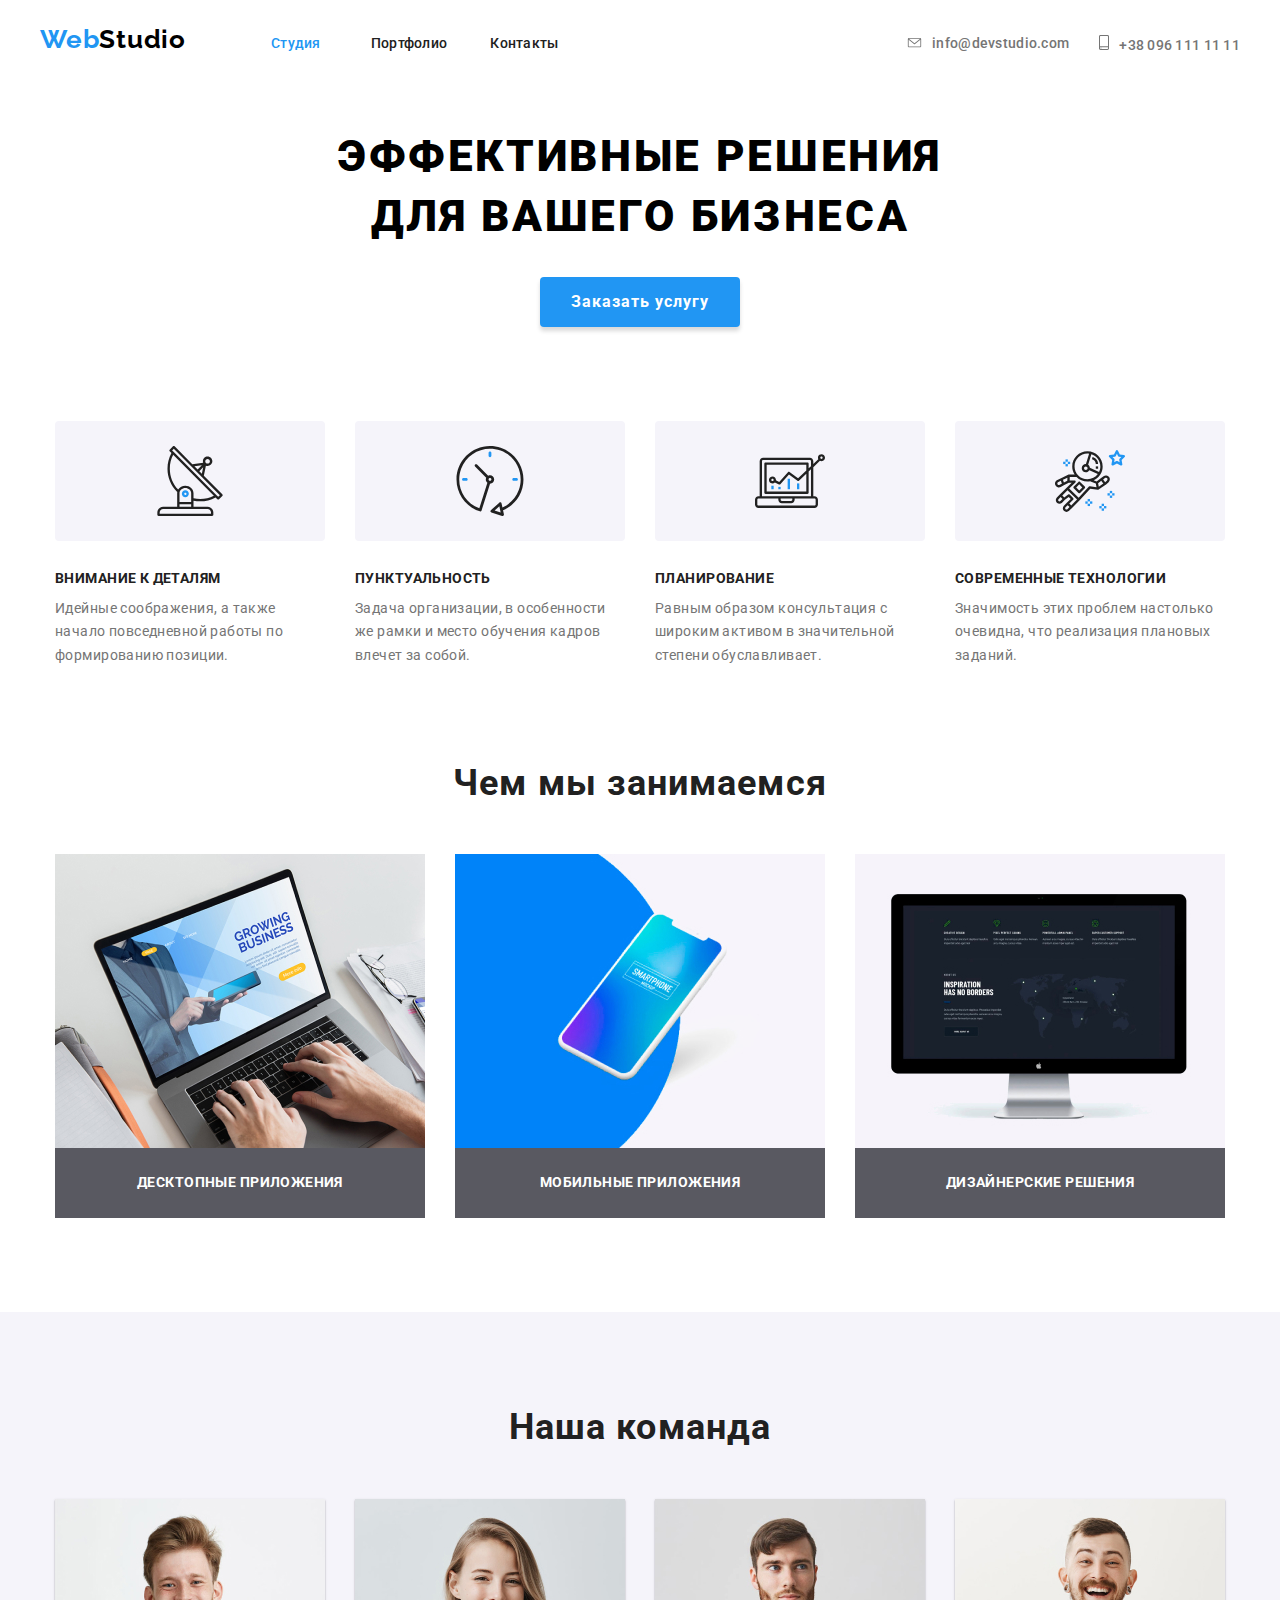
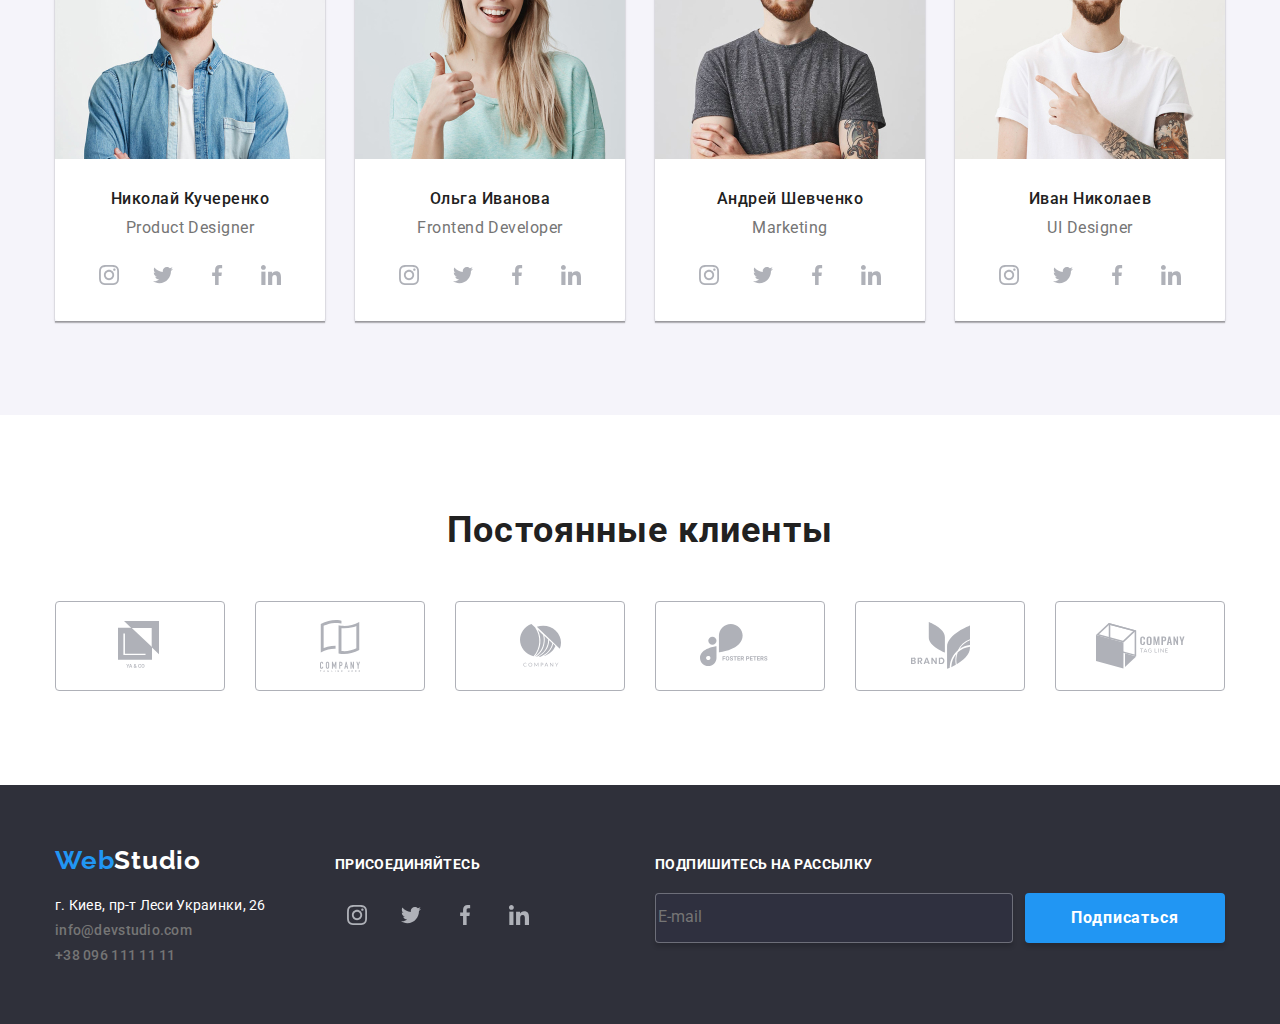
==== commit 2e6f3fe3: "цвет текста в подписке" ====
--- a/index.html
+++ b/index.html
@@ -284,7 +284,7 @@
                         <input class="pole"
                             type="text"
                             name="email"
-                            placeholder="EMAILE"
+                            placeholder="E-mail"
                         />
                         <button class="button" type="submit">Подписаться</button>
                     </div>
--- a/css/style.css
+++ b/css/style.css
@@ -647,6 +647,7 @@
     border: 1px solid rgba(255, 255, 255, 0.3);
     box-shadow: 0px 4px 4px rgba(0, 0, 0, 0.15);
     border-radius: 4px;
+    color: rgba(255, 255, 255, 0.6);
     }
 
 .otstup-container {
